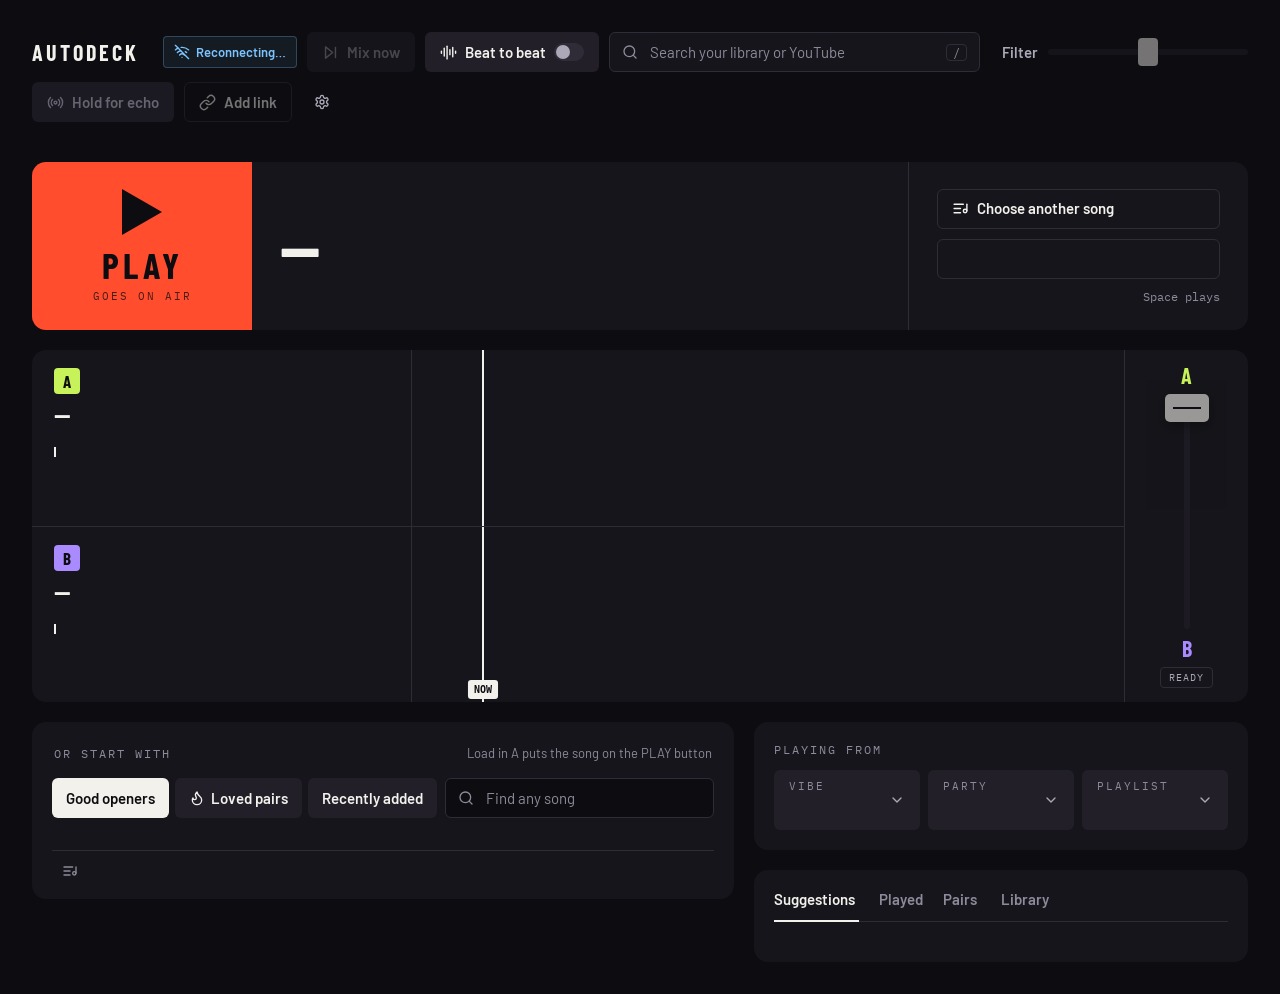
==== web/index.html @ c9436fcb "web: Playlist dropdown, save/sync/manage, the playlist as the Suggestions tab, stop-after-last fade" ====
<!doctype html>
<html lang="en">
<head>
  <meta charset="utf-8">
  <meta name="viewport" content="width=device-width, initial-scale=1, viewport-fit=cover">
  <meta name="theme-color" content="#0D0C10">
  <title>autodeck</title>
  <link rel="preconnect" href="https://fonts.googleapis.com">
  <link rel="preconnect" href="https://fonts.gstatic.com" crossorigin>
  <link rel="stylesheet" href="https://fonts.googleapis.com/css2?family=Barlow+Condensed:wght@600;700&family=Barlow:wght@400;600&family=IBM+Plex+Mono:wght@400;500;700&display=swap">
  <link rel="stylesheet" href="style.css">
  <link rel="icon" href="data:,">
</head>
<!-- body classes (set by app.js / ui.js): idle = nothing has played yet (PLAY lamp, "Or start
     with"); live = the mixer runs; offline = the server is unreachable. data-tab = the phone tab. -->
<body class="idle" data-tab="now">
  <!-- Icons: Lucide (ISC licence), the set the design uses. One inline sprite, <use href="#i-name">. -->
  <svg xmlns="http://www.w3.org/2000/svg" style="display:none">
    <symbol id="i-arrow-down-to-line" viewBox="0 0 24 24"><path d="M12 17V3"/> <path d="m6 11 6 6 6-6"/> <path d="M19 21H5"/></symbol>
    <symbol id="i-arrow-down" viewBox="0 0 24 24"><path d="M12 5v14"/> <path d="m19 12-7 7-7-7"/></symbol>
    <symbol id="i-arrow-left-right" viewBox="0 0 24 24"><path d="M8 3 4 7l4 4"/> <path d="M4 7h16"/> <path d="m16 21 4-4-4-4"/> <path d="M20 17H4"/></symbol>
    <symbol id="i-arrow-right" viewBox="0 0 24 24"><path d="M5 12h14"/> <path d="m12 5 7 7-7 7"/></symbol>
    <symbol id="i-arrow-up" viewBox="0 0 24 24"><path d="m5 12 7-7 7 7"/> <path d="M12 19V5"/></symbol>
    <symbol id="i-audio-lines" viewBox="0 0 24 24"><path d="M2 10v3"/> <path d="M6 6v11"/> <path d="M10 3v18"/> <path d="M14 8v7"/> <path d="M18 5v13"/> <path d="M22 10v3"/></symbol>
    <symbol id="i-audio-waveform" viewBox="0 0 24 24"><path d="M2 13a2 2 0 0 0 2-2V7a2 2 0 0 1 4 0v13a2 2 0 0 0 4 0V4a2 2 0 0 1 4 0v13a2 2 0 0 0 4 0v-4a2 2 0 0 1 2-2"/></symbol>
    <symbol id="i-ban" viewBox="0 0 24 24"><circle cx="12" cy="12" r="10"/> <path d="m4.9 4.9 14.2 14.2"/></symbol>
    <symbol id="i-blend" viewBox="0 0 24 24"><circle cx="9" cy="9" r="7"/> <circle cx="15" cy="15" r="7"/></symbol>
    <symbol id="i-check" viewBox="0 0 24 24"><path d="M20 6 9 17l-5-5"/></symbol>
    <symbol id="i-chevron-down" viewBox="0 0 24 24"><path d="m6 9 6 6 6-6"/></symbol>
    <symbol id="i-circle-alert" viewBox="0 0 24 24"><circle cx="12" cy="12" r="10"/> <line x1="12" x2="12" y1="8" y2="12"/> <line x1="12" x2="12.01" y1="16" y2="16"/></symbol>
    <symbol id="i-circle-check" viewBox="0 0 24 24"><circle cx="12" cy="12" r="10"/> <path d="m9 12 2 2 4-4"/></symbol>
    <symbol id="i-circle-x" viewBox="0 0 24 24"><circle cx="12" cy="12" r="10"/> <path d="m15 9-6 6"/> <path d="m9 9 6 6"/></symbol>
    <symbol id="i-clock-3" viewBox="0 0 24 24"><circle cx="12" cy="12" r="10"/> <polyline points="12 6 12 12 16.5 12"/></symbol>
    <symbol id="i-disc-3" viewBox="0 0 24 24"><circle cx="12" cy="12" r="10"/> <path d="M6 12c0-1.7.7-3.2 1.8-4.2"/> <circle cx="12" cy="12" r="2"/> <path d="M18 12c0 1.7-.7 3.2-1.8 4.2"/></symbol>
    <symbol id="i-ellipsis" viewBox="0 0 24 24"><circle cx="12" cy="12" r="1"/> <circle cx="19" cy="12" r="1"/> <circle cx="5" cy="12" r="1"/></symbol>
    <symbol id="i-flame" viewBox="0 0 24 24"><path d="M8.5 14.5A2.5 2.5 0 0 0 11 12c0-1.38-.5-2-1-3-1.072-2.143-.224-4.054 2-6 .5 2.5 2 4.9 4 6.5 2 1.6 3 3.5 3 5.5a7 7 0 1 1-14 0c0-1.153.433-2.294 1-3a2.5 2.5 0 0 0 2.5 2.5z"/></symbol>
    <symbol id="i-grip-vertical" viewBox="0 0 24 24"><circle cx="9" cy="12" r="1"/> <circle cx="9" cy="5" r="1"/> <circle cx="9" cy="19" r="1"/> <circle cx="15" cy="12" r="1"/> <circle cx="15" cy="5" r="1"/> <circle cx="15" cy="19" r="1"/></symbol>
    <symbol id="i-hand" viewBox="0 0 24 24"><path d="M18 11V6a2 2 0 0 0-2-2a2 2 0 0 0-2 2"/> <path d="M14 10V4a2 2 0 0 0-2-2a2 2 0 0 0-2 2v2"/> <path d="M10 10.5V6a2 2 0 0 0-2-2a2 2 0 0 0-2 2v8"/> <path d="M18 8a2 2 0 1 1 4 0v6a8 8 0 0 1-8 8h-2c-2.8 0-4.5-.86-5.99-2.34l-3.6-3.6a2 2 0 0 1 2.83-2.82L7 15"/></symbol>
    <symbol id="i-history" viewBox="0 0 24 24"><path d="M3 12a9 9 0 1 0 9-9 9.75 9.75 0 0 0-6.74 2.74L3 8"/> <path d="M3 3v5h5"/> <path d="M12 7v5l4 2"/></symbol>
    <symbol id="i-hourglass" viewBox="0 0 24 24"><path d="M5 22h14"/> <path d="M5 2h14"/> <path d="M17 22v-4.172a2 2 0 0 0-.586-1.414L12 12l-4.414 4.414A2 2 0 0 0 7 17.828V22"/> <path d="M7 2v4.172a2 2 0 0 0 .586 1.414L12 12l4.414-4.414A2 2 0 0 0 17 6.172V2"/></symbol>
    <symbol id="i-info" viewBox="0 0 24 24"><circle cx="12" cy="12" r="10"/> <path d="M12 16v-4"/> <path d="M12 8h.01"/></symbol>
    <symbol id="i-key-round" viewBox="0 0 24 24"><path d="M2.586 17.414A2 2 0 0 0 2 18.828V21a1 1 0 0 0 1 1h3a1 1 0 0 0 1-1v-1a1 1 0 0 1 1-1h1a1 1 0 0 0 1-1v-1a1 1 0 0 1 1-1h.172a2 2 0 0 0 1.414-.586l.814-.814a6.5 6.5 0 1 0-4-4z"/> <circle cx="16.5" cy="7.5" r=".5" fill="currentColor"/></symbol>
    <symbol id="i-link" viewBox="0 0 24 24"><path d="M10 13a5 5 0 0 0 7.54.54l3-3a5 5 0 0 0-7.07-7.07l-1.72 1.71"/> <path d="M14 11a5 5 0 0 0-7.54-.54l-3 3a5 5 0 0 0 7.07 7.07l1.71-1.71"/></symbol>
    <symbol id="i-list-music" viewBox="0 0 24 24"><path d="M21 15V6"/> <path d="M18.5 18a2.5 2.5 0 1 0 0-5 2.5 2.5 0 0 0 0 5Z"/> <path d="M12 12H3"/> <path d="M16 6H3"/> <path d="M12 18H3"/></symbol>
    <symbol id="i-list-start" viewBox="0 0 24 24"><path d="M16 12H3"/> <path d="M16 18H3"/> <path d="M10 6H3"/> <path d="M21 18V8a2 2 0 0 0-2-2h-5"/> <path d="m16 8-2-2 2-2"/></symbol>
    <symbol id="i-loader" viewBox="0 0 24 24"><path d="M12 2v4"/> <path d="m16.2 7.8 2.9-2.9"/> <path d="M18 12h4"/> <path d="m16.2 16.2 2.9 2.9"/> <path d="M12 18v4"/> <path d="m4.9 19.1 2.9-2.9"/> <path d="M2 12h4"/> <path d="m4.9 4.9 2.9 2.9"/></symbol>
    <symbol id="i-lock" viewBox="0 0 24 24"><rect width="18" height="11" x="3" y="11" rx="2" ry="2"/> <path d="M7 11V7a5 5 0 0 1 10 0v4"/></symbol>
    <symbol id="i-pin" viewBox="0 0 24 24"><path d="M12 17v5"/> <path d="M9 10.76a2 2 0 0 1-1.11 1.79l-1.78.9A2 2 0 0 0 5 15.24V16a1 1 0 0 0 1 1h12a1 1 0 0 0 1-1v-.76a2 2 0 0 0-1.11-1.79l-1.78-.9A2 2 0 0 1 15 10.76V7a1 1 0 0 1 1-1 2 2 0 0 0 0-4H8a2 2 0 0 0 0 4 1 1 0 0 1 1 1z"/></symbol>
    <symbol id="i-play" viewBox="0 0 24 24"><polygon points="6 3 20 12 6 21 6 3"/></symbol>
    <symbol id="i-plus" viewBox="0 0 24 24"><path d="M5 12h14"/> <path d="M12 5v14"/></symbol>
    <symbol id="i-radio" viewBox="0 0 24 24"><path d="M4.9 19.1C1 15.2 1 8.8 4.9 4.9"/> <path d="M7.8 16.2c-2.3-2.3-2.3-6.1 0-8.5"/> <circle cx="12" cy="12" r="2"/> <path d="M16.2 7.8c2.3 2.3 2.3 6.1 0 8.5"/> <path d="M19.1 4.9C23 8.8 23 15.1 19.1 19"/></symbol>
    <symbol id="i-refresh-cw" viewBox="0 0 24 24"><path d="M3 12a9 9 0 0 1 9-9 9.75 9.75 0 0 1 6.74 2.74L21 8"/> <path d="M21 3v5h-5"/> <path d="M21 12a9 9 0 0 1-9 9 9.75 9.75 0 0 1-6.74-2.74L3 16"/> <path d="M8 16H3v5"/></symbol>
    <symbol id="i-repeat" viewBox="0 0 24 24"><path d="m17 2 4 4-4 4"/> <path d="M3 11v-1a4 4 0 0 1 4-4h14"/> <path d="m7 22-4-4 4-4"/> <path d="M21 13v1a4 4 0 0 1-4 4H3"/></symbol>
    <symbol id="i-rotate-ccw" viewBox="0 0 24 24"><path d="M3 12a9 9 0 1 0 9-9 9.75 9.75 0 0 0-6.74 2.74L3 8"/> <path d="M3 3v5h5"/></symbol>
    <symbol id="i-scissors" viewBox="0 0 24 24"><circle cx="6" cy="6" r="3"/> <path d="M8.12 8.12 12 12"/> <path d="M20 4 8.12 15.88"/> <circle cx="6" cy="18" r="3"/> <path d="M14.8 14.8 20 20"/></symbol>
    <symbol id="i-search" viewBox="0 0 24 24"><circle cx="11" cy="11" r="8"/> <path d="m21 21-4.3-4.3"/></symbol>
    <symbol id="i-skip-forward" viewBox="0 0 24 24"><polygon points="5 4 15 12 5 20 5 4"/> <line x1="19" x2="19" y1="5" y2="19"/></symbol>
    <symbol id="i-sparkles" viewBox="0 0 24 24"><path d="M9.937 15.5A2 2 0 0 0 8.5 14.063l-6.135-1.582a.5.5 0 0 1 0-.962L8.5 9.936A2 2 0 0 0 9.937 8.5l1.582-6.135a.5.5 0 0 1 .963 0L14.063 8.5A2 2 0 0 0 15.5 9.937l6.135 1.581a.5.5 0 0 1 0 .964L15.5 14.063a2 2 0 0 0-1.437 1.437l-1.582 6.135a.5.5 0 0 1-.963 0z"/> <path d="M20 3v4"/> <path d="M22 5h-4"/> <path d="M4 17v2"/> <path d="M5 18H3"/></symbol>
    <symbol id="i-thumbs-down" viewBox="0 0 24 24"><path d="M17 14V2"/> <path d="M9 18.12 10 14H4.17a2 2 0 0 1-1.92-2.56l2.33-8A2 2 0 0 1 6.5 2H20a2 2 0 0 1 2 2v8a2 2 0 0 1-2 2h-2.76a2 2 0 0 0-1.79 1.11L12 22a3.13 3.13 0 0 1-3-3.88Z"/></symbol>
    <symbol id="i-trending-up" viewBox="0 0 24 24"><polyline points="22 7 13.5 15.5 8.5 10.5 2 17"/> <polyline points="16 7 22 7 22 13"/></symbol>
    <symbol id="i-waves" viewBox="0 0 24 24"><path d="M2 6c.6.5 1.2 1 2.5 1C7 7 7 5 9.5 5c2.6 0 2.4 2 5 2 2.5 0 2.5-2 5-2 1.3 0 1.9.5 2.5 1"/> <path d="M2 12c.6.5 1.2 1 2.5 1 2.5 0 2.5-2 5-2 2.6 0 2.4 2 5 2 2.5 0 2.5-2 5-2 1.3 0 1.9.5 2.5 1"/> <path d="M2 18c.6.5 1.2 1 2.5 1 2.5 0 2.5-2 5-2 2.6 0 2.4 2 5 2 2.5 0 2.5-2 5-2 1.3 0 1.9.5 2.5 1"/></symbol>
    <symbol id="i-wifi-off" viewBox="0 0 24 24"><path d="M12 20h.01"/> <path d="M8.5 16.429a5 5 0 0 1 7 0"/> <path d="M5 12.859a10 10 0 0 1 5.17-2.69"/> <path d="M19 12.859a10 10 0 0 0-2.007-1.523"/> <path d="M2 8.82a15 15 0 0 1 4.177-2.643"/> <path d="M22 8.82a15 15 0 0 0-11.288-3.764"/> <path d="m2 2 20 20"/></symbol>
    <symbol id="i-x" viewBox="0 0 24 24"><path d="M18 6 6 18"/> <path d="m6 6 12 12"/></symbol>
    <symbol id="i-music" viewBox="0 0 24 24"><path d="M9 18V5l12-2v13"/> <circle cx="6" cy="18" r="3"/> <circle cx="18" cy="16" r="3"/></symbol>
    <symbol id="i-list-checks" viewBox="0 0 24 24"><path d="M13 5h8"/> <path d="M13 12h8"/> <path d="M13 19h8"/> <path d="m3 17 2 2 4-4"/> <path d="m3 7 2 2 4-4"/></symbol>
    <symbol id="i-list-plus" viewBox="0 0 24 24"><path d="M16 5H3"/> <path d="M11 12H3"/> <path d="M16 19H3"/> <path d="M18 9v6"/> <path d="M21 12h-6"/></symbol>
    <symbol id="i-undo-2" viewBox="0 0 24 24"><path d="M9 14 4 9l5-5"/> <path d="M4 9h10.5a5.5 5.5 0 0 1 5.5 5.5a5.5 5.5 0 0 1-5.5 5.5H11"/></symbol>
    <symbol id="i-settings" viewBox="0 0 24 24"><path d="M12.22 2h-.44a2 2 0 0 0-2 2v.18a2 2 0 0 1-1 1.73l-.43.25a2 2 0 0 1-2 0l-.15-.08a2 2 0 0 0-2.73.73l-.22.38a2 2 0 0 0 .73 2.73l.15.1a2 2 0 0 1 1 1.72v.51a2 2 0 0 1-1 1.74l-.15.09a2 2 0 0 0-.73 2.73l.22.38a2 2 0 0 0 2.73.73l.15-.08a2 2 0 0 1 2 0l.43.25a2 2 0 0 1 1 1.73V20a2 2 0 0 0 2 2h.44a2 2 0 0 0 2-2v-.18a2 2 0 0 1 1-1.73l.43-.25a2 2 0 0 1 2 0l.15.08a2 2 0 0 0 2.73-.73l.22-.39a2 2 0 0 0-.73-2.73l-.15-.08a2 2 0 0 1-1-1.74v-.5a2 2 0 0 1 1-1.74l.15-.09a2 2 0 0 0 .73-2.73l-.22-.38a2 2 0 0 0-2.73-.73l-.15.08a2 2 0 0 1-2 0l-.43-.25a2 2 0 0 1-1-1.73V4a2 2 0 0 0-2-2z"/> <circle cx="12" cy="12" r="3"/></symbol>
    <symbol id="i-external-link" viewBox="0 0 24 24"><path d="M15 3h6v6"/> <path d="M10 14 21 3"/> <path d="M18 13v6a2 2 0 0 1-2 2H5a2 2 0 0 1-2-2V8a2 2 0 0 1 2-2h6"/></symbol>
    <symbol id="i-bookmark" viewBox="0 0 24 24"><path d="m19 21-7-4-7 4V5a2 2 0 0 1 2-2h10a2 2 0 0 1 2 2v16z"/></symbol>
    <symbol id="i-pencil" viewBox="0 0 24 24"><path d="M21.174 6.812a1 1 0 0 0-3.986-3.987L3.842 16.174a2 2 0 0 0-.5.83l-1.321 4.352a.5.5 0 0 0 .623.622l4.353-1.32a2 2 0 0 0 .83-.497z"/> <path d="m15 5 4 4"/></symbol>
    <symbol id="i-tag" viewBox="0 0 24 24"><path d="M12.586 2.586A2 2 0 0 0 11.172 2H4a2 2 0 0 0-2 2v7.172a2 2 0 0 0 .586 1.414l8.704 8.704a2.426 2.426 0 0 0 3.42 0l6.58-6.58a2.426 2.426 0 0 0 0-3.42z"/> <circle cx="7.5" cy="7.5" r=".5"/></symbol>
    <symbol id="i-trash-2" viewBox="0 0 24 24"><path d="M3 6h18"/> <path d="M19 6v14c0 1-1 2-2 2H7c-1 0-2-1-2-2V6"/> <path d="M8 6V4c0-1 1-2 2-2h4c1 0 2 1 2 2v2"/> <path d="M10 11v6"/> <path d="M14 11v6"/></symbol>
    <symbol id="i-folder" viewBox="0 0 24 24"><path d="M20 20a2 2 0 0 0 2-2V8a2 2 0 0 0-2-2h-7.9a2 2 0 0 1-1.69-.9L9.6 3.9A2 2 0 0 0 7.93 3H4a2 2 0 0 0-2 2v13a2 2 0 0 0 2 2Z"/></symbol>
  </svg>
  <!-- Onboarding (web/onboard.js): the only screen while the library is empty. -->
  <main id="onboard" class="onboard" hidden aria-labelledby="ob-h">
    <div class="ob-card">
      <p class="label">AUTODECK</p>
      <h1 id="ob-h" class="ob-h">Start from a playlist</h1>
      <p class="ob-lead">autodeck mixes the songs you give it. Add a YouTube or YouTube Music playlist and it gets the first ones ready to play.</p>
      <form id="ob-form" class="ob-form" novalidate>
        <label for="ob-url">Paste a YouTube or YouTube Music playlist link</label>
        <div class="row-fields">
          <div class="field"><svg class="i"><use href="#i-link"/></svg>
            <input id="ob-url" type="url" autocomplete="off" spellcheck="false"
                   placeholder="https://www.youtube.com/playlist?list=…" aria-describedby="ob-err"></div>
          <button type="submit" class="btn primary needs-server">Add</button>
        </div>
        <p id="ob-err" class="field-msg bad" role="alert"></p>
        <div class="ob-liked">
          <button id="ob-liked" type="button" class="btn raised">Use my Liked Music</button>
          <label for="ob-browser" class="inline-label">YouTube login from
            <select id="ob-browser" class="needs-server" aria-describedby="ob-login">
              <option value="chrome">Chrome</option><option value="safari">Safari</option>
              <option value="firefox">Firefox</option><option value="brave">Brave</option>
              <option value="edge">Edge</option><option value="none">none</option>
            </select></label>
        </div>
        <p id="ob-login" class="hint"></p>
        <label for="ob-genre" class="inline-label">Import as
          <select id="ob-genre"><option value="">auto-detect</option></select></label>
      </form>
      <div id="ob-progress" class="ob-progress" hidden>
        <p id="ob-found" class="ob-found" aria-live="polite"></p>
        <p id="ob-line" class="mono dim" aria-live="polite"></p>
        <button id="ob-start" type="button" class="btn primary" hidden><svg class="i"><use href="#i-play"/></svg><span id="ob-start-label">Start</span></button>
      </div>
    </div>
  </main>
  <div class="app">
  <!-- Transport. On a phone this header is display:contents and its controls are laid out
       inside the Now tab (style.css), so desktop and phone share one set of controls. -->
  <header class="transport">
    <h1 class="logo">AUTODECK</h1>
    <span id="offline" class="chip-status working" hidden><svg class="i"><use href="#i-wifi-off"/></svg>Reconnecting…</span>
    <button id="mixnow" type="button" class="btn primary needs-server" disabled
            title="Mix into the next song at the next phrase"><svg class="i"><use href="#i-skip-forward"/></svg>Mix now</button>
    <!-- Beat to beat: blends skip the outgoing outro and the incoming intro (main part into main part). -->
    <button id="b2b" type="button" class="btn raised switch-btn" role="switch" aria-checked="false"
            title="Skip outros and intros: blend from the main beat of one song straight into the next">
      <svg class="i"><use href="#i-audio-lines"/></svg>Beat to beat<span class="switch" aria-hidden="true"></span></button>
    <!-- Search: library matches first (instant, local), then YouTube. "Play next" preps the song
         ahead of everything and queues it next once it's ready (POST /api/request). -->
    <form id="search-form" class="search" role="search">
      <svg class="i"><use href="#i-search"/></svg>
      <label for="q" class="sr-only">Search your library or YouTube</label>
      <input id="q" type="search" placeholder="Search your library or YouTube" autocomplete="off" enterkeyhint="search">
      <kbd aria-hidden="true">/</kbd>
      <button id="search-cancel" type="button" class="link-btn phone-only">Cancel</button>
    </form>
    <div class="live-fx" role="group" aria-label="Live effects">
      <label for="live-filter" title="Left: lowpass, right: highpass. Double-click to reset.">Filter</label>
      <input id="live-filter" type="range" min="-100" max="100" value="0" disabled
             aria-valuetext="off" title="Left: lowpass, right: highpass. Double-click to reset.">
    </div>
    <button id="live-echo" type="button" class="btn" aria-pressed="false" disabled title="Hold for an echo throw">
      <svg class="i"><use href="#i-radio"/></svg><span class="desk-only">Hold for echo</span><span class="phone-only">Hold: echo</span></button>
    <button id="add-btn" type="button" class="btn needs-server desk-only" aria-expanded="false" aria-controls="add-pop">
      <svg class="i"><use href="#i-link"/></svg>Add link</button>
    <button id="settings-btn" type="button" class="icon-btn desk-only" aria-expanded="false" aria-controls="settings-pop"
            aria-label="Settings" title="Settings"><svg class="i"><use href="#i-settings"/></svg></button>
    <button id="menu-btn" type="button" class="icon-btn phone-only" aria-expanded="false" aria-controls="menu-pop"
            aria-label="More: add a link, settings"><svg class="i"><use href="#i-ellipsis"/></svg></button>
    <!-- Phone "…" menu: what the desktop header has as buttons. -->
    <div id="menu-pop" class="pop menu" hidden>
      <button type="button" id="menu-add"><svg class="i"><use href="#i-link"/></svg>Add link</button>
      <button type="button" id="menu-settings"><svg class="i"><use href="#i-settings"/></svg>Settings</button>
    </div>
    <!-- Settings: the Last.fm key (never shown or logged in full: the server only ever sends
         its last 4 characters) and where the library lives on disk. -->
    <div id="settings-pop" class="pop settings" role="dialog" aria-labelledby="settings-h" hidden>
      <h2 id="settings-h" class="settings-h">Settings</h2>
      <form id="lastfm-form" class="settings-block">
        <label for="lastfm-key">Last.fm API key</label>
        <p id="lastfm-state" class="key-state"></p>
        <div class="row-fields">
          <input id="lastfm-key" type="password" placeholder="32 letters and digits" autocomplete="off"
                 spellcheck="false" aria-describedby="lastfm-err lastfm-state">
          <button type="submit" class="btn primary needs-server">Save</button>
        </div>
        <p id="lastfm-err" class="field-msg bad" role="alert"></p>
        <p class="settings-links">
          <a href="https://www.last.fm/api/account/create" target="_blank" rel="noopener">
            <svg class="i"><use href="#i-external-link"/></svg>Get a free key at last.fm/api/account/create</a>
          <button id="lastfm-remove" type="button" class="link-btn" hidden>Remove key</button>
        </p>
      </form>
      <!-- Where yt-dlp reads the YouTube login (cookies) from; saved in settings.json. -->
      <div class="settings-block">
        <label for="yt-browser">YouTube login from</label>
        <select id="yt-browser" class="needs-server" aria-describedby="yt-state yt-err">
          <option value="chrome">Chrome</option>
          <option value="safari">Safari</option>
          <option value="firefox">Firefox</option>
          <option value="brave">Brave</option>
          <option value="edge">Edge</option>
          <option value="none">none (public videos only)</option>
        </select>
        <p id="yt-state" class="key-state"></p>
        <p id="yt-err" class="field-msg bad" role="alert"></p>
      </div>
      <!-- Standalone app: what setup installed, and a way to reinstall it (autodeck/standalone.py). -->
      <div class="settings-block">
        <label>Installation</label>
        <p id="rt-state" class="key-state"></p>
        <p class="settings-links"><button id="rt-repair" type="button" class="link-btn" hidden>Repair installation</button></p>
        <p id="rt-err" class="field-msg bad" role="alert"></p>
      </div>
      <p class="settings-block storage"><svg class="i"><use href="#i-folder"/></svg>
        <span>Your library (songs, moods, pairs, history) is stored in <code id="lib-path">~/Library/Application Support/autodeck</code></span></p>
    </div>
    <!-- Add by URL. Dropping or pasting a link anywhere on the page adds it too. -->
    <div id="add-pop" class="pop" hidden>
      <form id="add-form">
        <label for="url">Paste a YouTube song or playlist link</label>
        <div class="row-fields">
          <input id="url" type="url" placeholder="https://www.youtube.com/watch?v=…" autocomplete="off">
          <button type="submit" class="btn primary needs-server">Add</button>
        </div>
        <label for="import-genre" class="inline-label">Import as
          <select id="import-genre"><option value="">auto-detect</option></select></label>
      </form>
      <p id="add-msg" class="msg" role="status" aria-live="polite"></p>
      <p class="tip">Tip: your Liked Music is music.youtube.com/playlist?list=LM · or drop a link anywhere</p>
    </div>
  </header>

  <!-- Phone: what's on air while another tab is open. -->
  <div id="nowbar" class="nowbar">
    <span class="lamp-mini" aria-hidden="true">ON</span>
    <p class="nb-text"><b id="nb-title">—</b><span id="nb-sub"></span></p>
    <button id="nb-mix" type="button" class="icon-btn primary needs-server" aria-label="Mix now" disabled>
      <svg class="i"><use href="#i-skip-forward"/></svg></button>
  </div>

  <div class="notices">
    <p id="notice" class="banner notice" role="status" hidden><svg class="i"><use href="#i-info"/></svg><span></span></p>
    <p id="msg" class="banner failed" role="alert" hidden><svg class="i"><use href="#i-circle-alert"/></svg><span></span></p>
  </div>

  <!-- The ON AIR sign: the one red thing on screen. Before anything plays the lamp is the PLAY
       button; while playing it names the next mix, counts down, and holds the effect picker. -->
  <section id="sign" class="sign" aria-label="On air">
    <button id="play" type="button" class="lamp" aria-describedby="sign-title">
      <span class="lamp-play"><svg class="tri" viewBox="0 0 40 46" aria-hidden="true"><path d="M0 0 40 23 0 46Z"/></svg>
        <b>PLAY</b><small>GOES ON AIR</small></span>
      <span class="lamp-on" aria-hidden="true"><b>ON</b><b>AIR</b></span>
    </button>
    <div class="sign-text">
      <p id="sign-kicker" class="kicker"></p>
      <h2 id="sign-title" class="sign-title">—</h2>
      <p id="sign-sub" class="sign-sub"></p>
      <p id="status" class="sign-status" role="status" aria-live="polite"></p>
    </div>
    <div class="sign-side">
      <!-- idle -->
      <div id="side-idle" class="side-idle">
        <button id="choose-btn" type="button" class="btn"><svg class="i"><use href="#i-list-music"/></svg>Choose another song</button>
        <button id="alt-btn" type="button" class="btn"></button>
        <small class="hint">Space plays</small>
      </div>
      <!-- empty library / end of queue -->
      <div id="side-help" class="side-help" hidden></div>
      <!-- planned: countdown + effect picker -->
      <div id="side-next" class="side-next" hidden>
        <p class="countdown"><span>in</span><b id="countdown">0:00</b></p>
        <div class="fx-wrap">
          <button id="fx-btn" type="button" class="btn raised" aria-haspopup="listbox" aria-expanded="false"
                  aria-controls="fx-list" title="Transition effect for the next mix">
            <svg class="i"><use id="fx-icon" href="#i-sparkles"/></svg><span id="fx-label">Auto</span>
            <svg class="i caret"><use href="#i-chevron-down"/></svg></button>
          <p id="fx-locked" class="fx-locked" hidden><svg class="i"><use href="#i-lock"/></svg><span></span></p>
          <ul id="fx-list" class="pop listbox" role="listbox" aria-label="Transition effect" tabindex="-1" hidden></ul>
        </div>
      </div>
      <!-- mixing: effect + bar progress -->
      <div id="side-mix" class="side-mix" hidden>
        <p class="mix-name"><svg class="i"><use id="mix-icon" href="#i-blend"/></svg><span id="mix-name"></span></p>
        <div id="mix-bars" class="mix-bars" aria-hidden="true"></div>
        <p id="mix-progress" class="mono dim"></p>
      </div>
      <!-- right after a mix: one optional question -->
      <div id="side-rate" class="side-rate" hidden>
        <p class="rate-q">How was that mix?</p>
        <p id="rate-pair" class="dim small"></p>
        <div class="rate-btns">
          <button id="rate-love" type="button" class="btn loved"><svg class="i"><use href="#i-flame"/></svg>Nailed it</button>
          <button id="rate-avoid" type="button" class="btn raised"><svg class="i"><use href="#i-thumbs-down"/></svg>Didn't work</button>
        </div>
        <span id="rate-timer" class="rate-timer" aria-hidden="true"></span>
      </div>
    </div>
  </section>

  <!-- Two lanes on one time axis (lanes.js draws the canvases) + the vertical crossfader. -->
  <section class="timeline" aria-label="Decks">
    <article class="lane" id="deck0" aria-label="Deck A">
      <div class="lane-meta">
        <p class="meta-top"><span class="letter a" aria-hidden="true">A</span><span class="role"></span><span class="time mono"></span></p>
        <p class="title">—</p>
        <p class="artist"></p>
        <p class="metaline mono"></p>
        <div class="overview" aria-hidden="true"><i class="pos"></i></div>
      </div>
      <div class="lane-wave"><canvas aria-hidden="true"></canvas></div>
    </article>
    <article class="lane" id="deck1" aria-label="Deck B">
      <div class="lane-meta">
        <p class="meta-top"><span class="letter b" aria-hidden="true">B</span><span class="role"></span><span class="time mono"></span></p>
        <p class="title">—</p>
        <p class="artist"></p>
        <p class="metaline mono"></p>
        <div class="overview" aria-hidden="true"><i class="pos"></i></div>
      </div>
      <div class="lane-wave"><canvas aria-hidden="true"></canvas>
        <p id="lane-note" class="lane-note" hidden><svg class="i"><use href="#i-clock-3"/></svg><span></span></p></div>
    </article>
    <div class="xf">
      <p id="xf-manual" class="xf-manual" hidden><svg class="i"><use href="#i-hand"/></svg>You're mixing · auto paused for this mix</p>
      <span class="end a" aria-hidden="true">A</span>
      <label for="xfader" class="sr-only">Crossfader, A to B</label>
      <input id="xfader" type="range" min="0" max="1000" value="0" disabled>
      <span class="end b" aria-hidden="true">B</span>
      <span id="xf-tag" class="tag">READY</span>
    </div>
  </section>

  <!-- Phone Now tab: what comes after the incoming song. -->
  <p id="then" class="then phone-only" hidden><span class="label">Then</span><b></b><span class="badge mixes" hidden><svg class="i"><use href="#i-check"/></svg>mixes</span></p>

  <div class="lower">
    <!-- Before the first song: other openers. "Load in A" puts a song on the PLAY button. -->
    <section id="openers" class="panel openers" aria-labelledby="openers-h">
      <div class="panel-head">
        <h2 id="openers-h" class="label">Or start with</h2>
        <p class="hint desk-only">Load in A puts the song on the PLAY button</p>
      </div>
      <div class="filters">
        <div class="seg-chips" role="group" aria-label="Show">
          <button type="button" class="chip" data-op="good" aria-pressed="true">Good openers</button>
          <button type="button" class="chip" data-op="loved" aria-pressed="false"><svg class="i"><use href="#i-flame"/></svg>Loved pairs</button>
          <button type="button" class="chip" data-op="recent" aria-pressed="false">Recently added</button>
        </div>
        <label class="field small-field"><svg class="i"><use href="#i-search"/></svg><span class="sr-only">Find any song</span>
          <input id="op-find" type="search" placeholder="Find any song" autocomplete="off"></label>
      </div>
      <ul id="op-list" class="list"></ul>
      <p id="op-foot" class="foot"><svg class="i"><use href="#i-list-music"/></svg><span></span></p>
    </section>

    <section id="upnext" class="panel upnext" aria-labelledby="queue-h">
      <div class="panel-head">
        <h2 id="queue-h" class="label">Up next</h2>
        <p id="queue-count" class="mono dim2"></p>
        <p class="hint desk-only">Your picks, topped up automatically</p>
      </div>
      <div id="queue-progress" class="progress phone-only" aria-hidden="true"><i class="r"></i><i class="w"></i></div>
      <ol id="requested" class="list"></ol>
      <ol id="queue" class="list"></ol>
      <p id="queue-empty" class="empty-note" hidden>Nothing queued yet.</p>
      <p class="legend"><span><svg class="i"><use href="#i-lock"/></svg>Locked in: already planned</span>
        <span><svg class="i"><use href="#i-sparkles"/></svg>Auto: fills in so the music never stops, ✓ keeps it</span>
        <span><svg class="i"><use href="#i-grip-vertical"/></svg>Drag, or use ↑ ↓</span></p>
    </section>

    <div class="right">
      <!-- Sources (design az4EM): one of Vibe (genres + moods) or Party plays at a time; the
           dropdowns say which. The phone's Vibe tab keeps its chips (not redesigned yet). -->
      <section id="vibe" class="panel vibe" aria-labelledby="vibe-h">
        <div class="src-head desk-only">
          <h2 id="vibe-h" class="label">Playing from</h2>
          <p id="src-line" aria-live="polite"></p>
        </div>
        <div class="src-row desk-only">
          <div class="src-wrap">
            <button id="src-vibe" type="button" class="src-select" aria-haspopup="true" aria-expanded="false" aria-controls="vibe-menu">
              <span class="k">Vibe</span><span class="v"><i class="dot" aria-hidden="true"></i><span></span></span>
              <svg class="i caret"><use href="#i-chevron-down"/></svg></button>
            <div id="vibe-menu" class="pop src-menu" role="group" aria-label="Vibe" hidden></div>
          </div>
          <div class="src-wrap">
            <button id="src-party" type="button" class="src-select" aria-haspopup="true" aria-expanded="false" aria-controls="party-menu">
              <span class="k">Party</span><span class="v"><i class="dot" aria-hidden="true"></i><span></span></span>
              <svg class="i caret"><use href="#i-chevron-down"/></svg></button>
            <div id="party-menu" class="pop src-menu" role="group" aria-label="Party" hidden></div>
          </div>
          <!-- Saved YouTube playlists (design HJGfo 01-03): pick one, save one, ↻ sync / ⋯ more on hover. -->
          <div class="src-wrap">
            <button id="src-playlist" type="button" class="src-select" aria-haspopup="true" aria-expanded="false" aria-controls="playlist-menu">
              <span class="k">Playlist</span><span class="v"><i class="dot" aria-hidden="true"></i><span></span></span>
              <svg class="i caret"><use href="#i-chevron-down"/></svg></button>
            <div id="playlist-menu" class="pop src-menu pl-menu" role="group" aria-label="Playlist" hidden></div>
          </div>
        </div>
        <p class="label phone-only sub-label">Genre</p>
        <div id="genres" class="chips phone-only" role="group" aria-label="Genre"></div>
        <form id="mood-form" class="composer" hidden>
          <div class="row-fields">
            <label class="field"><svg class="i"><use href="#i-sparkles"/></svg>
              <span class="sr-only">New mood</span>
              <input id="mood-theme" placeholder="Balkan party, 90s eurodance…" autocomplete="off" enterkeyhint="go"
                     aria-describedby="mood-err"></label>
            <button id="mood-build" type="submit" class="btn primary" disabled><svg class="i"><use href="#i-sparkles"/></svg><span>Build</span></button>
            <button id="mood-close" type="button" class="icon-btn" aria-label="Close"><svg class="i"><use href="#i-x"/></svg></button>
          </div>
          <p id="mood-err" class="field-msg" role="alert"></p>
          <p class="ideas"><span class="dim">Try</span>
            <button type="button" class="chip tiny">Greek taverna</button>
            <button type="button" class="chip tiny">90s eurodance</button>
            <button type="button" class="chip tiny">Wedding slow dance</button></p>
          <p class="label tiny-label">Enter builds · Esc closes · ~10 s</p>
        </form>
        <p class="label phone-only sub-label">Moods</p>
        <div id="mood-list" class="chips" role="group" aria-label="Moods"></div>
        <p id="mood-msg" class="report" role="status" aria-live="polite" hidden></p>
        <!-- Phone: saved playlists as chips (the dropdown is desktop's; saving one is desktop-only). -->
        <p id="pl-chips-h" class="label phone-only sub-label" hidden>Playlist</p>
        <div id="pl-chips" class="chips phone-only" role="group" aria-label="Playlist"></div>
        <div class="party-row phone-only">
          <h3 id="party-h" class="label">Party</h3>
          <div id="party-btns" class="segmented" role="group" aria-labelledby="party-h"></div>
          <p id="party-hint" class="hint"></p>
        </div>
      </section>

      <section id="logs" class="panel logs" aria-label="Suggestions, played, pairs and library">
        <div class="tabs" role="tablist">
          <button type="button" role="tab" id="tab-sugg" aria-controls="pane-sugg" aria-selected="true">Suggestions <span class="n"></span></button>
          <button type="button" role="tab" id="tab-played" aria-controls="pane-played" aria-selected="false" tabindex="-1">Played</button>
          <button type="button" role="tab" id="tab-pairs" aria-controls="pane-pairs" aria-selected="false" tabindex="-1">Pairs <span class="n"></span></button>
          <button type="button" role="tab" id="tab-library" aria-controls="pane-library" aria-selected="false" tabindex="-1">Library <span class="n"></span></button>
        </div>
        <!-- The draft (design TTMRy 04/05/08): a proposal from the active source, not the queue.
             ✓ puts a song in Up next, ✕ never suggests it for this source again (Undo for a few s). -->
        <div id="pane-sugg" role="tabpanel" aria-labelledby="tab-sugg">
          <!-- While a playlist plays the draft is the playlist itself (HJGfo 04-08): its head, order, at the end. -->
          <div id="pl-head" class="pl-head" hidden></div>
          <div class="draft-head">
            <p id="sugg-msg" class="dim small" role="status" aria-live="polite"></p>
            <button id="sugg-all" type="button" class="btn" hidden><svg class="i"><use href="#i-list-plus"/></svg><span></span></button>
          </div>
          <ul id="sugg" class="list"></ul>
          <div id="pl-notes" class="pl-notes"></div>
          <div id="sugg-done" class="empty-state done" hidden>
            <svg class="i"><use href="#i-list-checks"/></svg>
            <p class="t"></p>
            <p class="d"></p>
            <button type="button" class="btn"></button>
          </div>
        </div>
        <div id="pane-played" role="tabpanel" aria-labelledby="tab-played" hidden>
          <ol id="history" class="list"></ol>
          <div id="history-empty" class="empty-state" hidden>
            <svg class="i"><use href="#i-history"/></svg>
            <p class="t">Nothing played yet this session</p>
            <p>Songs land here as they play. Rate each mix <svg class="i"><use href="#i-flame"/></svg> or
              <svg class="i"><use href="#i-thumbs-down"/></svg> and autodeck remembers.</p>
          </div>
        </div>
        <div id="pane-pairs" role="tabpanel" aria-labelledby="tab-pairs" hidden>
          <div id="pair-filter" class="seg-chips" role="group" aria-label="Show"></div>
          <ol id="pairs" class="list"></ol>
          <p id="pairs-empty" class="empty-note" hidden>No rated mixes yet. Rate a hand-over in Played with 🔥 or 👎.</p>
        </div>
        <div id="pane-library" role="tabpanel" aria-labelledby="tab-library" hidden>
          <div id="lib-filter" class="seg-chips" role="group" aria-label="Show"></div>
          <ul id="pool" class="list"></ul>
        </div>
      </section>
    </div>

    <!-- Search results: a popover under the field on desktop, the Search tab on a phone. -->
    <section id="search-panel" class="panel search-panel" aria-label="Search results" hidden>
      <p id="search-msg" class="dim small" role="status" aria-live="polite"></p>
      <h3 id="res-lib-h" class="label" hidden></h3>
      <ul id="res-lib" class="list"></ul>
      <h3 id="res-yt-h" class="label" hidden></h3>
      <ul id="res-yt" class="list"></ul>
    </section>
  </div>
  </div>

  <nav class="tabbar" aria-label="Sections">
    <button type="button" data-tab="now" aria-current="page"><svg class="i"><use href="#i-disc-3"/></svg>Now</button>
    <button type="button" data-tab="vibe"><svg class="i"><use href="#i-sparkles"/></svg>Vibe</button>
    <button type="button" data-tab="queue"><svg class="i"><use href="#i-list-music"/></svg>Queue</button>
    <button type="button" data-tab="search"><svg class="i"><use href="#i-search"/></svg>Search</button>
  </nav>

  <div id="drop-overlay" class="drop-overlay" hidden><p><svg class="i"><use href="#i-link"/></svg>Drop to add this link</p></div>

  <script type="module" src="app.js"></script>
</body>
</html>
---- web/style.css ----
/* autodeck · "On air" design (design/autodeck.pen). Tokens first; every colour, radius and
   duration below comes from them. Desktop is the design's 1440 frame; ≤ 600 px is the phone
   layout (one DOM, tabs switch which panels show). */
:root {
  color-scheme: dark;
  /* Targets: 40 px desktop / 44 px phone (owner's rule), so some design 32 px controls grow to 40. */
  /* room */
  --bg: #0D0C10; --surface: #16151B; --raised: #221F29; --line: #2F2C38;
  /* text: all AA on bg and surface (text-3 is 5.8:1 on bg, 5.4:1 on surface) */
  --text: #F3F1EC; --text-2: #ACA8B8; --text-3: #8E8A9B;
  /* signal + decks: deck colour follows the deck (A lime, B violet), never the role;
     red means one thing only: on air */
  --on-air: #FF4D2E; --on-air-dim: #FF4D2E14; --deck-a: #C8F25A; --deck-b: #A98BFF;
  /* status */
  --ready: #6EE7A8; --working: #7CC4FF; --failed: #FF7B6B; --notice: #F2D27A; --loved: #FF7AB8;
  --r-sm: 4px; --r-md: 6px; --r-lg: 14px;
  --s1: 4px; --s2: 8px; --s3: 12px; --s4: 16px; --s5: 20px; --s6: 32px;
  --display: "Barlow Condensed", "Arial Narrow", sans-serif;
  --body: "Barlow", system-ui, sans-serif;
  --mono: "IBM Plex Mono", ui-monospace, monospace;
  /* motion: instant = real-time values (playheads, countdown, fader) never ease */
  --quick: 120ms ease-out;
  --settle: 240ms ease-in-out;
  --handover: 600ms cubic-bezier(.2, .8, .2, 1);
  --target: 40px;
}
@media (prefers-reduced-motion: reduce) {
  /* Handover and settle become instant; real-time values keep updating (information). */
  :root { --quick: 0s; --settle: 0s; --handover: 0s; }
  *, *::before, *::after { animation: none !important; transition-duration: 0s !important; }
}

* { box-sizing: border-box; }
html { background: var(--bg); }
body { margin: 0; background: var(--bg); color: var(--text); font: 400 15px/1.35 var(--body);
  -webkit-font-smoothing: antialiased; }
.app { max-width: 1440px; margin: 0 auto; padding: var(--s6); display: flex; flex-direction: column; gap: var(--s5); }
h1, h2, h3, p { margin: 0; }
[hidden] { display: none !important; }
.mono { font-family: var(--mono); font-variant-numeric: tabular-nums; }
.dim, .dim2 { color: var(--text-2); }
.small { font-size: 13px; }
.label { font: 400 12px/1.3 var(--mono); letter-spacing: 2px; text-transform: uppercase; color: var(--text-3); }
.hint { font-size: 13px; color: var(--text-3); }
.sr-only { position: absolute; width: 1px; height: 1px; overflow: hidden; clip: rect(0 0 0 0); white-space: nowrap; }
@media (min-width: 601px) { body .phone-only { display: none; } }
:focus-visible { outline: 2px solid var(--text); outline-offset: 2px; }

/* --- icons ------------------------------------------------------------------------ */
.i { width: 16px; height: 16px; flex: none; fill: none; stroke: currentColor; stroke-width: 2;
  stroke-linecap: round; stroke-linejoin: round; vertical-align: -3px; }
.spin { animation: spin 1.4s linear infinite; }
@keyframes spin { to { transform: rotate(360deg); } }

/* --- controls ---------------------------------------------------------------------- */
button, input, select { font: inherit; color: inherit; }
.btn, .chip, .icon-btn, .link-btn { cursor: pointer; transition: background var(--quick), border-color var(--quick), color var(--quick), opacity var(--quick); }
.btn { display: inline-flex; align-items: center; gap: var(--s2); height: var(--target); padding: 0 14px;
  border: 1px solid var(--line); border-radius: var(--r-md); background: transparent; color: var(--text);
  font: 600 15px/1 var(--body); white-space: nowrap; }
.btn .i { width: 17px; height: 17px; }
.btn:hover:not(:disabled) { border-color: var(--text-3); }
.btn.primary { background: var(--text); color: var(--bg); border-color: var(--text); }
.btn.primary:hover:not(:disabled) { background: #fff; }
.btn.raised { background: var(--raised); border-color: transparent; }
.btn.loved { background: var(--loved); color: var(--bg); border-color: var(--loved); }
.btn:disabled, .icon-btn:disabled { cursor: default; background: var(--raised); border-color: transparent; color: var(--text-3); opacity: .7; }
.icon-btn { display: inline-grid; place-items: center; width: var(--target); height: var(--target); border-radius: var(--r-sm);
  border: 0; background: transparent; color: var(--text-2); }
.icon-btn:hover:not(:disabled) { background: var(--raised); color: var(--text); }
.icon-btn.primary { background: var(--text); color: var(--bg); }
.link-btn { border: 0; background: none; color: var(--text-2); padding: 0 var(--s1); min-height: var(--target); }
.switch { width: 30px; height: 18px; border-radius: 9px; background: var(--line); position: relative; flex: none; }
.switch::after { content: ""; position: absolute; top: 2px; left: 2px; width: 14px; height: 14px; border-radius: 50%;
  background: var(--text-2); transition: transform var(--quick), background var(--quick); }
[aria-checked="true"] > .switch { background: var(--text); }
[aria-checked="true"] > .switch::after { transform: translateX(12px); background: var(--bg); }
select { height: 28px; border: 1px solid var(--line); border-radius: var(--r-sm); background: transparent; color: var(--text-2);
  font-size: 13px; padding: 0 var(--s2); max-width: 130px;
  field-sizing: content; /* as wide as the chosen genre, not the longest option (design: "Pop ⌄") */ }
select option { background: var(--surface); color: var(--text); }
.field, .search { display: flex; align-items: center; gap: 10px; height: var(--target); padding: 0 var(--s3);
  background: var(--surface); border: 1px solid var(--line); border-radius: var(--r-md); color: var(--text-3); }
.field:focus-within, .search:focus-within { border-color: var(--text-3); }
.field input, .search input { flex: 1; min-width: 0; border: 0; background: none; color: var(--text); outline: none; height: 100%; }
.field input::placeholder, .search input::placeholder { color: var(--text-3); }
.field.bad { border-color: var(--failed); }
kbd { font: 12px var(--mono); color: var(--text-3); border: 1px solid var(--line); border-radius: var(--r-sm); padding: 0 6px; }
.row-fields { display: flex; gap: var(--s2); align-items: center; }
.row-fields > .field, .row-fields > input { flex: 1; }
input[type="url"] { height: var(--target); border: 1px solid var(--line); border-radius: var(--r-md); background: var(--bg);
  color: var(--text); padding: 0 var(--s3); min-width: 0; }

.chip { display: inline-flex; align-items: center; gap: 6px; height: var(--target); padding: 0 14px; border: 0;
  border-radius: var(--r-md); background: var(--raised); color: var(--text); font: 600 15px/1 var(--body); white-space: nowrap; }
.chip:hover { background: #2b2833; }
.chip[aria-pressed="true"] { background: var(--text); color: var(--bg); }
.chip.tiny { height: var(--target); padding: 0 var(--s2); font-size: 12px; font-weight: 400; }
.chip.ghost { background: transparent; border: 1px solid var(--line); color: var(--text-2); }
.chips { display: flex; flex-wrap: wrap; gap: var(--s2); }
.mood-chip { display: inline-flex; align-items: center; height: var(--target); padding-left: 14px; border-radius: var(--r-md);
  background: var(--raised); }
.mood-chip.on { background: var(--text); color: var(--bg); }
.mood-chip.on .icon-btn { color: var(--bg); }
.mood-chip.on .icon-btn:hover { background: #0d0c1018; }
.mood-chip > button.name { border: 0; background: none; color: inherit; font: 600 15px/1 var(--body); cursor: pointer;
  height: 100%; display: inline-flex; align-items: center; gap: 8px; padding: 0; }
.mood-chip .n { font: 12px var(--mono); color: var(--text-3); }
.mood-chip .icon-btn { width: var(--target); }
.mood-chip.building { background: #7CC4FF14; border: 1px solid #7CC4FF55; color: var(--working); padding-right: 14px; gap: 8px; }
.mood-chip.building small { font-size: 12px; opacity: .8; }

.segmented { display: inline-flex; gap: 2px; padding: 4px; background: var(--raised); border-radius: var(--r-md); }
.segmented button { height: var(--target); min-width: 52px; padding: 0 14px; border: 0; border-radius: var(--r-sm); background: none;
  color: var(--text-2); font: 600 15px/1 var(--body); cursor: pointer; transition: background var(--quick), color var(--quick); }
.segmented button[aria-pressed="true"] { background: var(--text); color: var(--bg); }
.seg-chips { display: flex; flex-wrap: wrap; gap: 6px; }
.seg-chips .chip { height: var(--target); font-size: 13px; padding: 0 var(--s3); }

/* status badges: icon + word, never colour alone */
.badge { display: inline-flex; align-items: center; gap: 5px; height: 24px; padding: 0 var(--s2); border-radius: var(--r-sm);
  font: 600 12px/1 var(--body); white-space: nowrap; background: #ffffff0d; color: var(--text-2); }
.badge .i { width: 13px; height: 13px; }
.badge.ready { color: var(--ready); background: #6EE7A81a; }
.badge.analyzing, .badge.downloading, .badge.working { color: var(--working); background: #7CC4FF1a; }
.badge.failed { color: var(--failed); background: #FF7B6B1a; }
.badge.mixes { color: var(--ready); background: #6EE7A81a; }
.badge.loved { color: var(--loved); background: #FF7AB81f; }
.badge.auto { color: var(--text-3); background: transparent; border: 1px dashed var(--line); }
/* Auto picks are the engine's, not the owner's: quieter than kept rows until kept with ✓. */
.row.auto:not(.locked) .t { color: var(--text-2); }
.row.auto .acts .keep { color: var(--text); }
.badge.avoided, .badge.queued, .badge.pinned, .badge.locked { color: var(--text-2); background: var(--raised); }

/* --- header -------------------------------------------------------------------------- */
.transport { display: flex; align-items: center; gap: 10px; flex-wrap: wrap; position: relative; }
.logo { font: 700 22px/1 var(--display); letter-spacing: 3px; margin-right: 14px; }
.search { flex: 1 1 260px; max-width: 380px; margin-right: var(--s3); }
.search input::-webkit-search-cancel-button { display: none; }
.live-fx { display: flex; align-items: center; gap: 10px; color: var(--text-2); font-weight: 600; margin-left: auto; }
.chip-status { display: inline-flex; align-items: center; gap: 6px; height: 32px; padding: 0 10px; border-radius: var(--r-sm);
  font: 600 13px var(--body); }
.chip-status.working { color: var(--working); background: #7CC4FF14; border: 1px solid #7CC4FF44; }
/* Range inputs share one look: a 6 px track, a light rectangular knob (filter: centre = off). */
input[type="range"] { -webkit-appearance: none; appearance: none; background: none; height: 32px; margin: 0; cursor: pointer; }
input[type="range"]:disabled { cursor: default; opacity: .45; }
input[type="range"]::-webkit-slider-runnable-track { height: 6px; border-radius: 3px; background: var(--raised); }
input[type="range"]::-moz-range-track { height: 6px; border-radius: 3px; background: var(--raised); }
input[type="range"]::-webkit-slider-thumb { -webkit-appearance: none; width: 20px; height: 28px; margin-top: -11px;
  border-radius: var(--r-sm); background: var(--text); border: 0; }
input[type="range"]::-moz-range-thumb { width: 20px; height: 28px; border-radius: var(--r-sm); background: var(--text); border: 0; }
#live-filter { width: 200px; background: linear-gradient(var(--text-3), var(--text-3)) center / 2px 24px no-repeat; }
#live-echo[aria-pressed="true"] { background: var(--text); color: var(--bg); }
.pop { position: absolute; z-index: 30; background: var(--surface); border: 1px solid var(--line); border-radius: var(--r-md);
  box-shadow: 0 16px 48px #000a; }
#add-pop { right: 0; top: calc(100% + 8px); width: min(460px, calc(100vw - 32px)); padding: var(--s4); display: grid; gap: var(--s3); }
#add-pop label { color: var(--text-2); font-size: 13px; }
.menu { right: 0; top: calc(100% + 8px); padding: 6px; display: grid; min-width: 200px; }
.menu button { display: flex; gap: 10px; align-items: center; min-height: var(--target); padding: 0 12px; border: 0;
  border-radius: var(--r-sm); background: none; color: var(--text); font: 600 15px var(--body); cursor: pointer; text-align: left; }
.menu button:hover { background: var(--raised); }
.settings { right: 0; top: calc(100% + 8px); width: min(460px, calc(100vw - 32px)); padding: var(--s4) var(--s5) var(--s5); display: grid; gap: var(--s4); }
.settings-h { font: 700 26px/1 var(--display); }
.settings-block { display: grid; gap: 8px; }
.settings-block label { font-weight: 600; }
.settings input[type="password"] { flex: 1; min-width: 0; height: var(--target); border: 1px solid var(--line); border-radius: var(--r-md);
  background: var(--bg); color: var(--text); padding: 0 var(--s3); font: 14px var(--mono); }
.key-state { font-size: 13px; color: var(--text-2); display: flex; gap: 6px; align-items: center; }
.key-state.set { color: var(--ready); }
.key-state.unset { color: var(--notice); }
.settings-links { display: flex; flex-wrap: wrap; gap: 4px 16px; align-items: center; font-size: 13px; }
.settings-links a { color: var(--text-2); display: inline-flex; gap: 6px; align-items: center; min-height: var(--target); }
.settings-links a:hover { color: var(--text); }
#lastfm-remove { color: var(--failed); font-size: 13px; }
.storage { grid-template-columns: auto 1fr; align-items: start; font-size: 13px; color: var(--text-3);
  border-top: 1px solid var(--line); padding-top: var(--s4); }
.storage code { font: 12px var(--mono); color: var(--text-2); word-break: break-all; }
#add-form { display: grid; gap: 10px; }
.inline-label { display: flex; align-items: center; gap: var(--s2); }
.tip { font: 12px var(--mono); color: var(--text-3); }
.msg { font-size: 13px; color: var(--text-2); }
.msg:empty { display: none; }

/* --- banners ----------------------------------------------------------------------- */
.notices { display: grid; gap: var(--s2); }
.notices:not(:has(:not([hidden]))) { display: none; }
.banner { display: flex; gap: 10px; align-items: flex-start; padding: 10px 14px; border-radius: var(--r-md); font-size: 14px;
  border-left: 3px solid currentColor; background: var(--surface); }
.banner .i { margin-top: 1px; }
.banner.notice { color: var(--notice); }
.banner.failed { color: var(--failed); }
.banner.ok { color: var(--ready); }
.banner.info { color: var(--text-2); }
.report { display: flex; gap: var(--s2); align-items: flex-start; padding: 10px var(--s3); border-radius: var(--r-md); font-size: 13px;
  background: var(--bg); color: var(--text-2); border: 1px solid var(--line); }
.report.ok { color: var(--ready); background: #6EE7A80d; border-color: #6EE7A833; }
.report.warn { color: var(--notice); background: #F2D27A0d; border-color: #F2D27A44; }
.report.failed { color: var(--failed); }

/* --- ON AIR sign ------------------------------------------------------------------- */
.sign { display: grid; grid-template-columns: auto 1fr auto; min-height: 168px; background: var(--surface);
  border-radius: var(--r-lg); position: relative; }
/* No overflow:hidden on the sign: the effect picker hangs out of it. The lamp rounds its own corners. */
.sign-text { overflow: hidden; }
.lamp { width: 132px; border: 0; border-radius: var(--r-lg) 0 0 var(--r-lg); background: var(--on-air); color: var(--bg); padding: 0; cursor: default;
  display: grid; place-items: center; transition: width var(--settle); }
.lamp-on { display: grid; justify-items: center; font: 700 30px/1.15 var(--display); letter-spacing: 2px; }
.lamp-play { display: none; }
body.idle .lamp { width: 220px; cursor: pointer; }
body.idle .lamp-on { display: none; }
body.idle .lamp-play { display: grid; justify-items: center; gap: 6px; }
.lamp-play .tri { width: 40px; height: 46px; fill: var(--bg); margin-bottom: 6px; }
.lamp-play b { font: 700 36px/1 var(--display); letter-spacing: 4px; }
.lamp-play small { font: 11px var(--mono); letter-spacing: 2px; opacity: .75; }
body.idle .lamp:hover { background: #ff5f43; }
.lamp:disabled { cursor: default; }
.sign-text { padding: 22px 28px; min-width: 0; display: flex; flex-direction: column; gap: 2px; justify-content: center; }
.kicker { font: 13px var(--mono); letter-spacing: 2px; text-transform: uppercase; color: var(--text-2); display: flex; gap: 6px; align-items: center; }
.kicker.live { color: var(--on-air); }
.kicker .loved { color: var(--loved); display: inline-flex; gap: 4px; align-items: center; }
.sign-title { font: 700 clamp(40px, 5.3vw, 76px)/1 var(--display); white-space: nowrap; overflow: hidden; text-overflow: ellipsis; padding: 2px 0; }
body.idle.empty .sign-title, .sign-title.long { font-size: clamp(32px, 4vw, 56px); }
.sign-sub { font-size: 17px; color: var(--text-2); white-space: nowrap; overflow: hidden; text-overflow: ellipsis; }
.sign-status { font-size: 14px; font-weight: 600; color: var(--working); display: flex; align-items: center; gap: 6px; margin-top: 4px; }
.sign-status:empty { display: none; }
/* During a mix the sign shows the effect; the next plan's "Preparing…" stays announced, not shown. */
.sign.mixing .sign-status { opacity: 0; }
.sign-side { border-left: 1px solid var(--line); padding: 22px 28px; display: grid; align-content: center; min-width: 340px; }
.side-idle, .side-help { display: grid; gap: 10px; justify-items: stretch; }
.side-idle .hint, .side-help .hint { justify-self: end; font: 12px var(--mono); }
.side-next { display: grid; justify-items: end; gap: 10px; }
.countdown { display: flex; align-items: baseline; gap: 8px; }
.countdown span { font: 600 32px/1 var(--display); color: var(--text-2); }
.countdown b { font: 500 64px/1 var(--mono); font-variant-numeric: tabular-nums; }
.fx-wrap { position: relative; }
.fx-locked { display: inline-flex; gap: 8px; align-items: center; height: var(--target); padding: 0 var(--s3);
  border: 1px solid var(--line); border-radius: var(--r-md); color: var(--text-2); font-weight: 600; }
#fx-btn .caret { color: var(--text-2); }
.listbox { z-index: 35; list-style: none; margin: 0; padding: 6px; right: 0; top: calc(100% + 6px); min-width: 260px; max-height: 360px; overflow: auto; }
.listbox li { display: flex; align-items: center; gap: 10px; min-height: var(--target); padding: 0 10px; border-radius: var(--r-sm);
  cursor: pointer; color: var(--text-2); }
.listbox li[aria-selected="true"] { color: var(--text); background: var(--raised); font-weight: 600; }
.listbox li.active, .listbox li:hover { background: #2b2833; color: var(--text); }
.listbox li .check { margin-left: auto; }
.side-mix { display: grid; justify-items: end; gap: 12px; }
.mix-name { font: 700 40px/1 var(--display); display: flex; gap: 12px; align-items: center; }
.mix-name .i { width: 26px; height: 26px; color: var(--text-2); }
.mix-bars { display: flex; gap: 6px; }
.mix-bars i { width: 29px; height: 12px; border-radius: 2px; background: var(--raised); }
.mix-bars i.done { background: var(--text); }
.mix-bars i.now { background: var(--on-air); }
.side-rate { display: grid; gap: 8px; position: relative; padding-bottom: 8px; }
.rate-q { font: 600 26px/1 var(--display); }
.rate-btns { display: flex; gap: var(--s2); }
.rate-btns .btn { flex: 1; justify-content: center; }
.rate-timer { position: absolute; left: 0; bottom: 0; height: 2px; width: 100%; background: var(--line); overflow: hidden; }
.rate-timer::after { content: ""; position: absolute; inset: 0; background: var(--text-2); transform-origin: left;
  transform: scaleX(var(--left, 1)); }

/* --- timeline ------------------------------------------------------------------------ */
.timeline { display: grid; grid-template-columns: 1fr 124px; grid-template-rows: 176px 176px; background: var(--surface);
  border-radius: var(--r-lg); overflow: hidden; position: relative; }
.lane { grid-column: 1; display: grid; grid-template-columns: 380px 1fr; min-width: 0; }
.lane + .lane { border-top: 1px solid var(--line); }
.lane-meta { padding: 18px 22px; border-right: 1px solid var(--line); display: flex; flex-direction: column; gap: 6px; min-width: 0; }
.meta-top { display: flex; align-items: center; gap: 8px; height: 26px; }
.letter { width: 26px; height: 26px; border-radius: var(--r-sm); display: grid; place-items: center; color: var(--bg);
  font: 700 17px/1 var(--display); flex: none; }
.letter.a { background: var(--deck-a); } .letter.b { background: var(--deck-b); }
.role { font: 11px var(--mono); letter-spacing: 1.5px; text-transform: uppercase; color: var(--text-3); white-space: nowrap;
  overflow: hidden; text-overflow: ellipsis; transition: opacity var(--handover); }
.role.on-air { background: var(--on-air); color: var(--bg); font-weight: 700; letter-spacing: 1px; padding: 3px 8px; border-radius: var(--r-sm); }
.role.loaded { color: var(--deck-a); }
.meta-top .time { margin-left: auto; font-size: 14px; color: var(--text-2); white-space: nowrap; }
.lane .title { font: 600 28px/1.05 var(--display); white-space: nowrap; overflow: hidden; text-overflow: ellipsis; }
.lane .artist { font-size: 14px; color: var(--text-2); white-space: nowrap; overflow: hidden; text-overflow: ellipsis; }
.lane .metaline { font-size: 12px; color: var(--text-2); white-space: pre; overflow: hidden; text-overflow: ellipsis; }
.lane.empty .title { color: var(--text-3); }
.overview { position: relative; height: 10px; flex: none; display: flex; gap: 2px; align-items: center; }
.overview b { height: 4px; border-radius: 2px; background: currentColor; opacity: .4; }
.overview b.main { opacity: 1; }
#deck0 .overview { color: var(--deck-a); } #deck1 .overview { color: var(--deck-b); }
.lane.empty .overview { opacity: .45; }
/* Playhead in the strip: a full-width layer moved with transform only (translateX(%) is a
   share of its own width = the strip's), so no layout is read or written per frame. */
.overview { overflow: hidden; }
.overview .pos { position: absolute; inset: 0; pointer-events: none; will-change: transform; }
.overview .pos::after { content: ""; position: absolute; left: 0; top: 0; width: 2px; height: 10px; background: var(--text); }
.lane-wave { position: relative; min-width: 0; }
.lane-wave canvas { position: absolute; inset: 0; width: 100%; height: 100%; display: block; }
.lane-note { position: absolute; left: 24px; top: 50%; transform: translateY(-50%); display: flex; gap: 10px; align-items: center;
  padding: 10px 16px; border: 1px solid var(--line); border-radius: var(--r-md); background: var(--surface); color: var(--text-2); font-size: 14px; }
.xf { grid-column: 2; grid-row: 1 / 3; border-left: 1px solid var(--line); display: flex; flex-direction: column; align-items: center;
  gap: 8px; padding: 14px 0; position: relative; }
.xf .end { font: 700 22px/1 var(--display); }
.end.a { color: var(--deck-a); } .end.b { color: var(--deck-b); }
/* Vertical fader, A at the top: writing-mode makes min (A) the top end. */
#xfader { writing-mode: vertical-lr; flex: 1; width: 44px; height: auto; }
#xfader::-webkit-slider-runnable-track { width: 6px; height: auto; border-radius: 3px; }
#xfader::-webkit-slider-thumb { width: 44px; height: 28px; margin: 0 0 0 -19px; border-radius: 5px;
  background: linear-gradient(var(--bg), var(--bg)) center / 28px 2px no-repeat, var(--text); box-shadow: 0 4px 12px #0008; }
#xfader::-moz-range-thumb { width: 44px; height: 28px; border-radius: 5px; background: linear-gradient(var(--bg), var(--bg)) center / 28px 2px no-repeat, var(--text); }
#xfader:disabled { opacity: .6; }
.tag { font: 10px var(--mono); letter-spacing: 1px; color: var(--text-2); border: 1px solid var(--line); border-radius: var(--r-sm); padding: 3px 8px; }
.tag.manual { color: var(--bg); background: var(--text); border-color: var(--text); }
.xf-manual { position: absolute; right: calc(100% + 12px); top: 12px; z-index: 2; display: flex; gap: 6px; align-items: center; white-space: nowrap;
  background: var(--text); color: var(--bg); font: 700 10px/1 var(--mono); letter-spacing: 1px; text-transform: uppercase; padding: 5px 8px; border-radius: var(--r-sm); }

/* --- lower panels ------------------------------------------------------------------- */
.lower { display: grid; grid-template-columns: minmax(0, 796fr) minmax(0, 560fr); gap: var(--s5); align-items: start; }
.right { display: flex; flex-direction: column; gap: var(--s5); min-width: 0; }
.panel { background: var(--surface); border-radius: var(--r-lg); padding: var(--s5); min-width: 0; }
.panel-head { display: flex; align-items: center; gap: var(--s3); min-height: 24px; }
.panel-head .hint { margin-left: auto; }
.list { list-style: none; margin: 0; padding: 0; }
.empty-note { color: var(--text-3); font-size: 14px; padding: var(--s3) 10px; }
.foot { display: flex; gap: 8px; align-items: center; font-size: 13px; color: var(--text-3); border-top: 1px solid var(--line);
  padding: 12px 10px 0; margin-top: 8px; }
body.live .openers, body:not(.live) .upnext { display: none; }

/* Up next */
.upnext { padding: var(--s2); }
.upnext .panel-head { padding: 10px 10px 12px; }
.row { display: flex; align-items: center; gap: 10px; padding: 8px 8px 8px 6px; border-radius: 8px; border: 1px solid transparent;
  min-height: 57px; transition: background var(--quick), border-color var(--quick); }
.list > .row + .row { margin-top: 2px; }
.row:hover, .row:focus-within { border-color: var(--line); }
.row.locked { background: #1d1b23; }
.row.loved { background: #FF7AB80f; box-shadow: inset 2px 0 var(--loved); }
.row .lead { width: 28px; height: 40px; display: grid; place-items: center; color: var(--text-3); flex: none; }
.grip { cursor: grab; touch-action: none; user-select: none; }
.grip:active { cursor: grabbing; }
.row .text { flex: 1; min-width: 0; display: flex; flex-direction: column; gap: 1px; }
.row .t { font: 600 20px/1.15 var(--display); white-space: nowrap; overflow: hidden; text-overflow: ellipsis; }
.row .s { font-size: 13px; color: var(--text-2); white-space: nowrap; overflow: hidden; text-overflow: ellipsis; }
.row .s.why { color: var(--loved); }
.row .s.err { color: var(--failed); }
.row .meta { font: 12px var(--mono); color: var(--text-2); white-space: pre; font-variant-numeric: tabular-nums; }
/* Row actions (↑ ↓ ✕): out of the way until the row is hovered or focused; still in the tab order. */
.row .acts { display: flex; gap: 2px; opacity: 0; transition: opacity var(--quick); }
.row:hover .acts, .row:focus-within .acts, .row.lifted .acts { opacity: 1; }
.row .acts .icon-btn { width: var(--target); height: var(--target); }
.icon-btn.remove:hover { color: var(--failed); }
.row.lifted { background: var(--raised); box-shadow: 0 12px 32px #000a; border-color: #ffffff22; transform: rotate(-.6deg); }
.row.placeholder { border: 1px solid var(--deck-b); background: #A98BFF0d; color: var(--deck-b); font: 600 13px var(--body); padding-left: 16px; }
.legend { display: flex; flex-wrap: wrap; gap: var(--s5); padding: 10px 10px 6px; margin-top: 8px; border-top: 1px solid var(--line);
  font-size: 12px; color: var(--text-3); }
.legend span { display: inline-flex; gap: 6px; align-items: center; }
.legend .i { width: 13px; height: 13px; }
.progress { display: flex; gap: 2px; height: 4px; margin: 0 10px 8px; background: var(--raised); border-radius: 2px; overflow: hidden; }
.progress i { display: block; height: 100%; }
.progress .r { background: var(--ready); } .progress .w { background: var(--working); }

/* Openers */
.openers { display: flex; flex-direction: column; gap: var(--s3); }
.openers .panel-head { padding: 0 2px; }
.filters { display: flex; gap: var(--s2); flex-wrap: wrap; align-items: center; }
.filters .seg-chips .chip { height: var(--target); font-size: 15px; padding: 0 14px; }
.small-field { flex: 1; min-width: 200px; background: var(--bg); }
.op-row .text { padding-left: 2px; }
.on-play { display: inline-flex; gap: 6px; align-items: center; color: var(--on-air); background: var(--on-air-dim);
  border: 1px solid #FF4D2E55; border-radius: var(--r-md); height: 36px; padding: 0 12px; font-weight: 600; }

/* Vibe */
.vibe { display: flex; flex-direction: column; gap: var(--s3); }
.vibe .sub-label { margin-top: 4px; }
.composer { display: grid; gap: 6px; padding: var(--s3); border: 1px solid var(--line); border-radius: var(--r-md); background: var(--bg); }
.composer .field { background: var(--surface); }
.field-msg { font-size: 13px; display: flex; gap: 6px; }
.field-msg:empty { display: none; }
.field-msg.bad { color: var(--failed); }
.field-msg.warn { color: var(--notice); }
.ideas { display: flex; flex-wrap: wrap; gap: 6px; align-items: center; font-size: 12px; }
.tiny-label { font-size: 10px; }
.party-row { display: flex; align-items: center; gap: var(--s3); flex-wrap: wrap; padding-top: var(--s3); border-top: 1px solid var(--line); }

/* Sources (design mNazX): "Playing from" + one dropdown per source. The one that's on has the
   white outline and the red on-air dot; the other shows its default, dimmed. */
.src-head { display: flex; gap: var(--s3); align-items: baseline; flex-wrap: wrap; }
#src-line { font-size: 14px; color: var(--text-2); }
.src-row { display: grid; grid-template-columns: repeat(3, minmax(0, 1fr)); gap: var(--s2); }
.src-wrap { position: relative; min-width: 0; }
.src-select { width: 100%; height: 60px; display: grid; grid-template-columns: minmax(0, 1fr) auto; align-items: center;
  column-gap: 10px; padding: 0 14px; background: var(--raised); border: 1px solid transparent; border-radius: var(--r-md);
  text-align: left; cursor: pointer; transition: border-color var(--quick); }
.src-select:hover { border-color: var(--line); }
.src-select .k { font: 11px/1 var(--mono); letter-spacing: 2px; text-transform: uppercase; color: var(--text-3); }
.src-select .v { grid-row: 2; display: flex; gap: 8px; align-items: center; min-width: 0; margin-top: 4px;
  font: 600 16px/1.2 var(--body); color: var(--text-2); }
.src-select .v span { white-space: nowrap; overflow: hidden; text-overflow: ellipsis; }
.src-select .caret { grid-row: 1 / 3; grid-column: 2; color: var(--text-2); transition: transform var(--quick); }
.src-select[aria-expanded="true"] .caret { transform: rotate(180deg); }
.src-select.on { border-color: var(--text); }
.src-select.on .v { color: var(--text); }
.src-select .dot { display: none; width: 8px; height: 8px; border-radius: 50%; background: var(--on-air); flex: none; }
.src-select.on .dot { display: block; }
.src-menu { left: 0; top: calc(100% + 6px); width: max(100%, 300px); max-height: 480px; overflow: auto; padding: 6px;
  display: grid; gap: 2px; }
.src-wrap:last-child .src-menu { left: auto; right: 0; }  /* stays inside the window */
.src-menu .grp { padding: 10px 10px 4px; font-size: 10px; }
.opt { display: flex; align-items: center; gap: 4px; min-height: var(--target); padding-right: 8px; border-radius: var(--r-sm); }
.opt:hover, .opt:focus-within { background: #2b2833; }
.opt.on { background: var(--raised); }
.opt .pick { flex: 1; min-width: 0; align-self: stretch; text-align: left; border: 0; background: none; padding: 8px 10px; cursor: pointer; }
.opt .ot { display: grid; gap: 2px; }
.opt b { font: 600 15px/1.2 var(--body); }
.opt small { font-size: 12px; color: var(--text-3); }
.opt .check { color: var(--on-air); }
.opt .n { font: 12px var(--mono); color: var(--text-3); margin-right: 4px; }
/* Mood ↻ / ✕: shown on hover or keyboard focus, like the design's menu. */
.opt .hov { width: 32px; height: 32px; opacity: 0; }
.opt:hover .hov, .opt:focus-within .hov { opacity: 1; }
.opt.building { gap: 8px; padding: 8px 10px; color: var(--working); }
.opt.building small { color: inherit; opacity: .8; }
.opt-add { display: flex; gap: 8px; align-items: center; min-height: var(--target); padding: 0 10px; margin-top: 4px; border: 0;
  border-top: 1px solid var(--line); background: none; color: var(--text-2); font: 600 14px var(--body); cursor: pointer; }
.opt-add:hover { color: var(--text); }
/* Desktop shows a mood being built here (its chip list is the phone's). */
@media (min-width: 601px) {
  #mood-list:not(:has(.building)) { display: none; }
  #mood-list .mood-chip:not(.building) { display: none; }
}

/* Draft (Suggestions tab, design j2Exi): thumb, title + why, BPM, ✓ / ✕. */
.draft-head { display: flex; gap: var(--s3); align-items: center; padding: 8px 0 6px; }
#sugg-msg { flex: 1; font-size: 13px; color: var(--text-2); }
#sugg-all { flex: none; }
#sugg { max-height: 460px; overflow: auto; }
.draft-row { gap: 12px; padding: 8px 6px; min-height: 56px; }
.thumb { position: relative; width: 40px; height: 40px; flex: none; display: grid; place-items: center; overflow: hidden;
  border-radius: var(--r-sm); background: var(--raised); color: var(--text-3); }
.thumb img { position: absolute; inset: 0; width: 100%; height: 100%; object-fit: cover; }
.draft-row .t { font: 600 18px/1.15 var(--display); }
.draft-row .meta { color: var(--text-3); }
.draft-row .meta.mixes { color: var(--ready); }
.draft-row .acts { opacity: 1; gap: var(--s2); }
.draft-row .acts .icon-btn { border: 1px solid var(--line); border-radius: var(--r-md); }
.draft-row .icon-btn.keep { color: var(--text); }
.draft-row .icon-btn.keep.on:disabled { background: #6EE7A826; border-color: #6EE7A866; color: var(--ready); opacity: 1; }
.draft-row.kept .s { color: var(--ready); }
.draft-row.excluded :is(.thumb, .t, .s, .meta) { opacity: .45; }
.btn.undo { height: var(--target); font-size: 13px; padding: 0 12px; }
/* Saved playlists (design HJGfo). Cover = the first four songs' thumbnails, 2 x 2. */
.cover { width: 40px; height: 40px; flex: none; display: grid; grid-template-columns: 1fr 1fr; gap: 1px; overflow: hidden;
  border-radius: var(--r-sm); background: var(--raised); }
.cover i { position: relative; background: #2b2833; overflow: hidden; }
.cover img { position: absolute; inset: 0; width: 100%; height: 100%; object-fit: cover; }
.cover.big { width: 64px; height: 64px; }
.cover.reading { display: grid; place-items: center; grid-template-columns: 1fr; border: 1px solid var(--line); background: var(--bg); color: var(--text-3); }
.pl-menu { width: max(100%, 400px); }
.opt.pl-opt .pick { display: flex; gap: 12px; align-items: center; padding: 6px 8px; }
.opt.pl-opt.building { padding: 6px 8px; gap: 12px; color: var(--text); }
.opt.pl-opt.building small { color: var(--working); display: inline-flex; gap: 4px; align-items: center; }
.opt .hov.busy { opacity: 1; color: var(--working); }
.pl-add { display: grid; gap: 10px; padding: 12px 10px; margin-top: 4px; border-top: 1px solid var(--line); }
.pl-add .label { font-size: 10px; }
.pl-add .inline-label { font-size: 13px; color: var(--text-2); }
.pl-add .field { background: var(--bg); }
.pl-add .field input[type="url"] { border: 0; background: none; padding: 0; font: 13px var(--mono); }  /* the .field draws the box */
.pl-note { display: grid; gap: 8px; justify-items: start; padding: 6px 4px 2px; }
.pl-note .report { width: 100%; }
.report.working { color: var(--working); background: #7CC4FF0d; border-color: #7CC4FF33; }
.report.info { color: var(--text-2); }
.pl-manage { display: grid; gap: 2px; padding: 6px; margin: 8px 0; background: var(--raised); border: 1px solid var(--line); border-radius: var(--r-md); }
.pl-menu .pl-manage { margin: 2px 0 6px 52px; }
.mi { display: flex; gap: 12px; align-items: flex-start; min-height: var(--target); padding: 8px 10px; border: 0; border-radius: var(--r-sm);
  background: none; color: var(--text); text-align: left; text-decoration: none; cursor: pointer; font: inherit; }
.mi:hover, .mi:focus-visible { background: #2b2833; }
.mi .i { margin-top: 2px; color: var(--text-2); }
.mi .ot { display: grid; gap: 2px; }
.mi b { font: 600 14px/1.2 var(--body); }
.mi small { font-size: 12px; color: var(--text-3); }
.mi.danger { border-top: 1px solid var(--line); border-radius: 0 0 var(--r-sm) var(--r-sm); margin-top: 4px; padding-top: 12px; }
.mi.danger, .mi.danger .i { color: var(--failed); }
.pl-head { padding: 12px 0 4px; }
.pl-top { display: flex; gap: 14px; align-items: center; }
.pl-name { flex: 1; min-width: 0; }
.pl-name .label { font-size: 10px; }
.pl-name h3 { margin: 2px 0; font: 700 28px/1.05 var(--display); white-space: nowrap; overflow: hidden; text-overflow: ellipsis; }
.pl-meta { font-size: 13px; color: var(--text-3); }
.pl-meta.working { color: var(--working); }
.pl-rename { width: 100%; margin: 2px 0; padding: 2px 6px; font: 700 26px/1.05 var(--display); color: var(--text);
  background: var(--bg); border: 1px solid var(--text-3); border-radius: var(--r-sm); }
.icon-btn.framed { border: 1px solid var(--line); border-radius: var(--r-md); }
.icon-btn.framed.on { border-color: var(--text); color: var(--text); }
.icon-btn.busy { color: var(--working); }
.icon-btn.busy .i, .opt .hov.busy .i { animation: spin 1s linear infinite; }
.pl-ctl { display: flex; gap: 12px; align-items: center; justify-content: space-between; margin-top: 14px; }
.segmented.small { padding: 3px; }
.segmented.small button { height: 32px; font-size: 13px; padding: 0 12px; }
.at-end { display: inline-flex; gap: 8px; align-items: center; }
.small-btn { height: 32px; font-size: 13px; padding: 0 10px; gap: 6px; }
.small-btn .caret { width: 14px; height: 14px; }
.at-end-list { margin-left: auto; max-width: 360px; }
.pl-row.played :is(.thumb, .t, .s, .meta) { opacity: .5; }
.pl-row.playing { background: var(--on-air-dim); background: #FF4D2E1f; }
.pl-row.playing .s { color: var(--on-air); }
.pl-row.next { background: #A98BFF14; }
.pl-row.next .s { color: var(--deck-b); }
.pl-row.waiting .s { color: var(--working); }
.pl-row.new { background: #6EE7A80f; }
.pl-row.new .s { color: var(--ready); }
.pl-row.failed .s { color: var(--failed); }
.pl-row.failed :is(.thumb, .t) { opacity: .5; }
.pl-row.kept .s { color: var(--ready); }
.pl-notes { display: grid; gap: 8px; }
.pl-notes:empty { display: none; }
.pl-notes .pl-note { padding: 8px 0 0; }
.empty-state.done .t { color: var(--text); }
.empty-state.done .btn { margin-top: 8px; }

.key-hint { display: grid; gap: 10px; padding: var(--s4); border-radius: var(--r-md); background: var(--bg); border: 1px solid var(--line); }
.key-hint code { font: 12px var(--mono); color: var(--text-2); background: var(--surface); padding: 8px 10px; border-radius: var(--r-sm); white-space: pre; }
.key-hint a { color: var(--text); }

/* Played / Pairs / Library */
.logs { padding: 8px 20px 16px; display: flex; flex-direction: column; gap: 4px; }
.tabs { display: flex; gap: var(--s5); border-bottom: 1px solid var(--line); }
.tabs button { height: 44px; border: 0; background: none; color: var(--text-3); font: 600 15px var(--body); cursor: pointer;
  border-bottom: 2px solid transparent; margin-bottom: -1px; padding: 0; }
.tabs button[aria-selected="true"] { color: var(--text); border-bottom-color: var(--text); }
.tabs .n { font-weight: 600; margin-left: 4px; }
[role="tabpanel"] { padding-top: 6px; }
[role="tabpanel"] .seg-chips { margin: 6px 0 4px; }
.logrow { display: flex; align-items: center; gap: 10px; min-height: 48px; padding: 4px 4px; border-bottom: 1px solid var(--line); }
.logrow .at { font: 12px var(--mono); color: var(--text-3); width: 38px; flex: none; }
.logrow .t { font: 600 18px/1.1 var(--display); flex: 1; min-width: 0; white-space: nowrap; overflow: hidden; text-overflow: ellipsis; }
.logrow .meta { font: 12px var(--mono); color: var(--text-2); white-space: nowrap; }
.logrow .fx { font-size: 12px; color: var(--text-3); display: inline-flex; gap: 4px; align-items: center; white-space: nowrap; }
.logrow .fx .i { width: 13px; height: 13px; }
.logrow .text { flex: 1; min-width: 0; display: flex; flex-direction: column; }
.logrow .text .t { flex: none; }
.logrow .s { font-size: 12px; color: var(--text-3); white-space: nowrap; overflow: hidden; text-overflow: ellipsis; }
.logrow .s.err { color: var(--failed); }
.rate { width: var(--target); height: var(--target); }
.logrow .btn { font-size: 13px; padding: 0 10px; }
.rate[aria-pressed="true"].love { color: var(--loved); background: #FF7AB81f; }
.rate[aria-pressed="true"].avoid { color: var(--text); background: var(--raised); }
.pair-t { display: inline-flex; gap: 8px; align-items: center; min-width: 0; }
.pair-t .i { color: var(--text-3); }
.empty-state { display: grid; justify-items: center; gap: 6px; padding: 28px 12px; text-align: center; color: var(--text-2); font-size: 13px; }
.empty-state > .i { width: 22px; height: 22px; }
.empty-state .t { font: 600 20px var(--display); color: var(--text-2); }
.empty-state p .i { width: 13px; height: 13px; }
#pool { max-height: 520px; overflow: auto; }

/* Search results: a popover under the header field on desktop. */
.search-panel { position: absolute; z-index: 25; width: min(640px, calc(100vw - 64px)); max-height: 70vh; overflow: auto;
  border: 1px solid var(--line); box-shadow: 0 16px 48px #000a; display: grid; gap: 6px; padding: var(--s3); }
.search-panel .label { padding: 8px 6px 2px; }
.res-row .badge { margin-right: 4px; }

/* drop anywhere */
.drop-overlay { position: fixed; inset: 0; z-index: 50; display: grid; place-items: center; background: #0D0C10cc;
  border: 2px dashed var(--text-2); pointer-events: none; }
.drop-overlay p { display: flex; gap: 10px; align-items: center; font: 600 28px var(--display); }

.nowbar, .tabbar, #then { display: none; }

/* --- narrower desktops ------------------------------------------------------------- */
@media (max-width: 1200px) {
  .app { padding: var(--s5); }
  .lane { grid-template-columns: 300px 1fr; }
  .sign-side { min-width: 300px; padding: 20px; }
  #live-filter { width: 130px; }
  .lower { grid-template-columns: 1fr; }
}
@media (max-width: 900px) and (min-width: 601px) {
  .sign { grid-template-columns: auto 1fr; }
  .sign-side { grid-column: 1 / -1; border-left: 0; border-top: 1px solid var(--line); min-width: 0; }
  .lane { grid-template-columns: 240px 1fr; }
  .live-fx { margin-left: 0; }
}

/* --- phone ----------------------------------------------------------------------- */
@media (max-width: 600px) {
  :root { --target: 44px; }
  body { padding-bottom: calc(76px + env(safe-area-inset-bottom)); }
  .desk-only { display: none !important; }
  /* One grid; the header's controls become grid items of the Now tab (display: contents). */
  .app { display: grid; grid-template-columns: 1fr 1fr; gap: 12px; padding: 16px 16px 24px; }
  .app > *, .transport > * { grid-column: 1 / -1; }
  .transport { display: contents; }
  .logo { grid-column: 1; order: 0; align-self: center; font-size: 20px; padding: 16px 0 4px; }
  #menu-btn { grid-column: 2; order: 0; justify-self: end; align-self: center; margin-top: 12px; }
  #offline { order: 1; justify-self: start; }
  #nowbar, .notices { order: 2; }
  .sign { order: 3; } .timeline { order: 4; } #then { order: 5; }
  #mixnow, #b2b { order: 6; grid-column: span 1; height: 56px; justify-content: center; }
  #mixnow { font-size: 17px; }
  #b2b { justify-content: space-between; }
  #b2b > .i { display: none; }
  .live-fx, #live-echo { order: 7; grid-column: span 1; height: 56px; border: 1px solid var(--line); border-radius: var(--r-md); }
  .live-fx { padding: 0 var(--s4); margin: 0; }
  #live-filter { width: 100%; min-width: 0; flex: 1; }
  #live-echo { justify-content: center; }
  #search-form { order: 1; grid-column: 1 / -1; margin: 12px 0 0; max-width: none; background: transparent; border-color: var(--text-2); }
  .lower { order: 8; display: contents; }
  .lower > *, .right > * { order: 8; grid-column: 1 / -1; }
  .right { display: contents; }
  :is(#add-pop, #settings-pop, #menu-pop) { position: fixed; left: 16px; right: 16px; top: 64px; width: auto; z-index: 45; }

  /* tabs: which grid items show */
  body:not([data-tab="now"]) :is(.logo, #menu-btn, .sign, .timeline, #then, #mixnow, #b2b, .live-fx, #live-echo) { display: none; }
  body:not([data-tab="search"]) #search-form, body:not([data-tab="search"]) .search-panel { display: none !important; }
  body[data-tab="search"] .search-panel { display: grid !important; }
  body:not([data-tab="vibe"]) .vibe { display: none; }
  body:not([data-tab="queue"]) :is(.upnext, .logs) { display: none; }
  body:not([data-tab="now"]) .openers { display: none; }
  body.live .openers { display: none; }
  body[data-tab="queue"]:not(.live) .upnext { display: block; }
  body:is([data-tab="vibe"], [data-tab="queue"]).live .nowbar { display: flex; }
  #search-form kbd { display: none; }
  /* Before Play the phone's Now tab is just the PLAY card, the decks and other openers (design). */
  body.idle :is(#mixnow, #b2b, .live-fx, #live-echo, .xf) { display: none; }

  .nowbar { align-items: center; gap: 12px; padding: 10px; background: var(--surface); border-radius: var(--r-lg); }
  .lamp-mini { width: 44px; height: 44px; border-radius: var(--r-md); background: var(--on-air); color: var(--bg); display: grid; place-items: center;
    font: 700 18px var(--display); flex: none; }
  .nb-text { flex: 1; min-width: 0; display: flex; flex-direction: column; }
  .nb-text b { font: 600 18px/1.1 var(--display); white-space: nowrap; overflow: hidden; text-overflow: ellipsis; }
  .nb-text span { font: 12px var(--mono); color: var(--text-2); white-space: nowrap; overflow: hidden; text-overflow: ellipsis; }
  #nb-mix { width: 44px; height: 44px; border-radius: var(--r-md); }

  /* sign: compact card, lamp only before play */
  .sign { grid-template-columns: 1fr; min-height: 0; }
  .lamp { display: none; }
  body.idle .lamp { display: grid; width: auto; height: 96px; margin: 0 16px 12px; border-radius: var(--r-md); order: 2; }
  body.idle .lamp-play { grid-template-columns: auto auto; grid-template-areas: "tri word" "tri sub"; column-gap: 12px; row-gap: 0; align-items: center; }
  .lamp-play .tri { grid-area: tri; width: 30px; height: 34px; margin: 0; }
  .lamp-play b { grid-area: word; font-size: 34px; } .lamp-play small { grid-area: sub; font-size: 9px; }
  .sign-text { padding: 16px 16px 8px; order: 1; }
  .sign-title { font-size: 40px; }
  .sign-sub { font-size: 14px; white-space: normal; }
  .sign-side { border: 0; padding: 0 16px 16px; min-width: 0; order: 3; }
  .side-idle { grid-template-columns: 1fr 1fr; }
  .side-idle .btn { justify-content: center; font-size: 14px; padding: 0 8px; }
  .side-idle .hint { display: none; }
  .side-next { justify-items: stretch; }
  /* Countdown shares the kicker's row (design: "NEXT MIX IN ... 0:24"), so the kicker row is as tall as it. */
  .countdown { position: absolute; right: 16px; top: 12px; }
  .sign:has(#side-next:not([hidden])) .kicker { min-height: 44px; }
  .sign { position: relative; }
  .countdown span { display: none; }
  .countdown b { font-size: 40px; }
  #fx-btn { width: 100%; }
  #fx-btn .caret { margin-left: auto; }
  .listbox { left: 0; right: 0; }
  .side-mix { justify-items: start; }
  .mix-name { font-size: 28px; }

  /* timeline: lanes stack, the fader runs A — B across the bottom */
  .timeline { grid-template-columns: 1fr; grid-template-rows: auto auto auto; }
  .lane { grid-template-columns: 1fr; }
  .lane-meta { border-right: 0; padding: 12px 16px 6px; gap: 2px; }
  .meta-top { gap: 8px; }
  .lane .title { font-size: 22px; }
  .lane .artist, .lane .metaline, .overview { display: none; }
  .lane-wave { height: 64px; margin: 0 16px 12px; }
  .lane-note { position: static; transform: none; margin: 0; font-size: 12px; }
  .lane-wave:has(.lane-note:not([hidden])) { height: auto; }
  .lane-wave:has(.lane-note:not([hidden])) canvas { display: none; }
  .xf { grid-row: auto; grid-column: 1; flex-direction: row; border: 0; border-top: 1px solid var(--line); padding: 12px 16px; }
  #xfader { writing-mode: horizontal-tb; width: auto; flex: 1; height: 44px; }
  #xfader::-webkit-slider-runnable-track { height: 6px; width: auto; }
  #xfader::-webkit-slider-thumb { width: 44px; height: 44px; margin: -19px 0 0; }
  .xf-manual { right: auto; left: 16px; top: -12px; }
  #then { display: flex; align-items: center; gap: 12px; padding: 4px 4px; }
  #then[hidden] { display: none; }
  #then .label { flex: none; }
  #then b { font: 600 20px var(--display); flex: 1; min-width: 0; white-space: nowrap; overflow: hidden; text-overflow: ellipsis; }

  .panel { padding: 0; background: none; }
  .openers .panel-head { padding: 0; }
  .filters .seg-chips .chip { height: 36px; font-size: 13px; }
  .row { padding: 8px 4px; }
  .row .meta { display: none; }
  .row select { display: none; }
  .row .acts { opacity: 1; }
  .row:not(:focus-within) .acts .icon-btn:not(.keep) { display: none; }
  .draft-row:not(:focus-within) .acts .icon-btn.excl { display: inline-grid; }  /* ✓ and ✕ are the row */
  .upnext .panel-head { padding: 0 0 8px; }
  .upnext .panel-head .label { flex: none; }
  .upnext .panel-head .mono { margin-left: auto; font-size: 11px; }
  .legend { display: none; }
  .pl-ctl { flex-wrap: wrap; }
  .pl-ctl .segmented button, .at-end { white-space: nowrap; }
  .pl-name h3 { font-size: 24px; }
  .vibe .label#vibe-h { display: none; }
  .party-row { flex-direction: column; align-items: stretch; }
  .party-row .segmented { display: flex; }
  .party-row .segmented button { flex: 1; height: 40px; }
  .logs { padding: 0; margin-top: 12px; }
  .logrow .meta { display: none; }
  .search-panel { position: static; width: auto; max-height: none; border: 0; box-shadow: none; padding: 0; }
  .res-row .btn span { display: none; }

  .tabbar { position: fixed; left: 0; right: 0; bottom: 0; z-index: 40; display: grid; grid-template-columns: repeat(4, 1fr);
    background: var(--surface); border-top: 1px solid var(--line); padding: 8px 8px calc(8px + env(safe-area-inset-bottom)); }
  .tabbar button { display: grid; justify-items: center; gap: 4px; min-height: 52px; padding: 6px 0; border: 0; background: none;
    color: var(--text-3); font: 600 12px var(--body); cursor: pointer; }
  .tabbar .i { width: 22px; height: 22px; }
  .tabbar [aria-current="page"] { color: var(--text); }
}

body.offline .needs-server { opacity: .45; pointer-events: none; }

/* --- onboarding (web/onboard.js): the only screen while the library is empty --- */
.onboard { min-height: 100vh; display: grid; grid-template-columns: minmax(0, 1fr); place-items: center;
  padding: var(--s5); box-sizing: border-box; }
body.onboarding .tabbar { display: none !important; }  /* nothing to switch to yet */
.ob-card { width: min(620px, 100%); min-width: 0; display: grid; gap: var(--s4); padding: var(--s5); background: var(--surface);
  border: 1px solid var(--line); border-radius: var(--r-lg); box-sizing: border-box; }
.ob-h { margin: 0; font: 700 44px/1 var(--display); }
.ob-lead { margin: 0; color: var(--text-2); }
.ob-form { display: grid; gap: var(--s2); }
.ob-form > label { font-weight: 600; }
.ob-form .row-fields .field { flex: 1; }
.ob-form .field input[type="url"] { border: 0; background: none; padding: 0; }  /* the .field draws the box */
.ob-liked { display: flex; flex-wrap: wrap; align-items: center; gap: var(--s2) var(--s4); margin-top: var(--s2); }
.ob-progress { display: grid; gap: var(--s2); border-top: 1px solid var(--line); padding-top: var(--s4); }
.ob-found { margin: 0; font-weight: 600; }
.ob-progress .mono { margin: 0; }
#ob-start { justify-self: start; max-width: 100%; }
#ob-start span { overflow: hidden; text-overflow: ellipsis; }
@media (max-width: 600px) {
  .onboard { padding: var(--s3); place-items: start stretch; }
  .ob-card { padding: var(--s4); }
  .ob-h { font-size: 34px; }
  .ob-form .row-fields { flex-direction: column; align-items: stretch; }
  .ob-form .row-fields .btn, #ob-start { justify-content: center; }
  .inline-label { flex-wrap: wrap; }
  #ob-start { justify-self: stretch; }
}
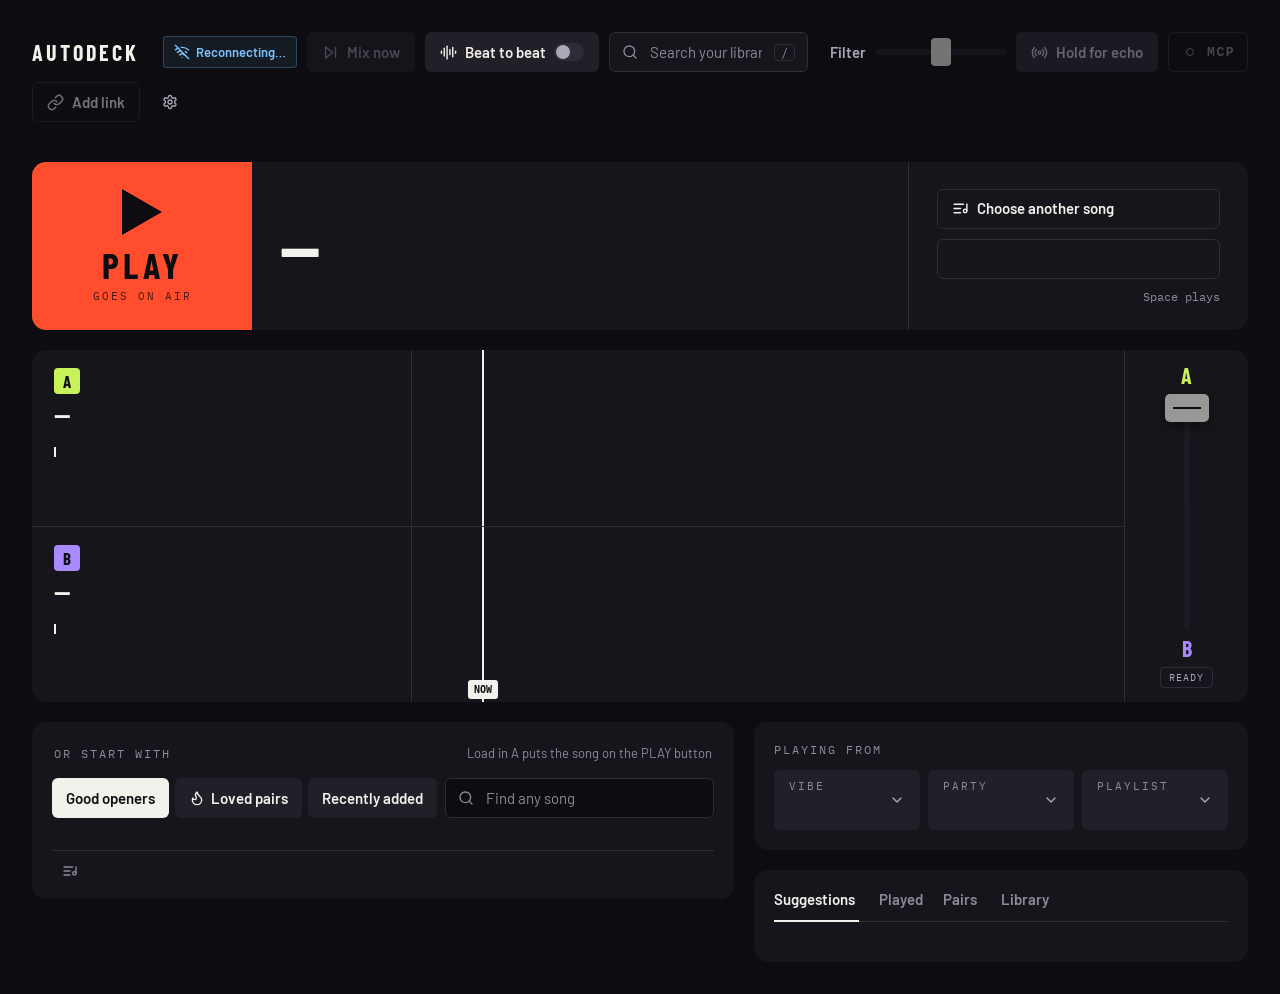
==== commit d1960fe6: "web: MCP button, toast, settings and via-MCP tags The top bar gets the MCP button (design m6p10), ne" ====
--- a/web/index.html
+++ b/web/index.html
@@ -20,11 +20,14 @@
     <symbol id="i-arrow-down" viewBox="0 0 24 24"><path d="M12 5v14"/> <path d="m19 12-7 7-7-7"/></symbol>
     <symbol id="i-arrow-left-right" viewBox="0 0 24 24"><path d="M8 3 4 7l4 4"/> <path d="M4 7h16"/> <path d="m16 21 4-4-4-4"/> <path d="M20 17H4"/></symbol>
     <symbol id="i-arrow-right" viewBox="0 0 24 24"><path d="M5 12h14"/> <path d="m12 5 7 7-7 7"/></symbol>
+    <symbol id="i-arrow-up-to-line" viewBox="0 0 24 24"><path d="M5 3h14"/> <path d="m18 13-6-6-6 6"/> <path d="M12 7v14"/></symbol>
     <symbol id="i-arrow-up" viewBox="0 0 24 24"><path d="m5 12 7-7 7 7"/> <path d="M12 19V5"/></symbol>
     <symbol id="i-audio-lines" viewBox="0 0 24 24"><path d="M2 10v3"/> <path d="M6 6v11"/> <path d="M10 3v18"/> <path d="M14 8v7"/> <path d="M18 5v13"/> <path d="M22 10v3"/></symbol>
     <symbol id="i-audio-waveform" viewBox="0 0 24 24"><path d="M2 13a2 2 0 0 0 2-2V7a2 2 0 0 1 4 0v13a2 2 0 0 0 4 0V4a2 2 0 0 1 4 0v13a2 2 0 0 0 4 0v-4a2 2 0 0 1 2-2"/></symbol>
     <symbol id="i-ban" viewBox="0 0 24 24"><circle cx="12" cy="12" r="10"/> <path d="m4.9 4.9 14.2 14.2"/></symbol>
     <symbol id="i-blend" viewBox="0 0 24 24"><circle cx="9" cy="9" r="7"/> <circle cx="15" cy="15" r="7"/></symbol>
+    <symbol id="i-bot" viewBox="0 0 24 24"><path d="M12 8V4H8"/> <rect width="16" height="12" x="4" y="8" rx="2"/> <path d="M2 14h2"/> <path d="M20 14h2"/> <path d="M15 13v2"/> <path d="M9 13v2"/></symbol>
+    <symbol id="i-copy" viewBox="0 0 24 24"><rect width="14" height="14" x="8" y="8" rx="2" ry="2"/> <path d="M4 16c-1.1 0-2-.9-2-2V4c0-1.1.9-2 2-2h10c1.1 0 2 .9 2 2"/></symbol>
     <symbol id="i-check" viewBox="0 0 24 24"><path d="M20 6 9 17l-5-5"/></symbol>
     <symbol id="i-chevron-down" viewBox="0 0 24 24"><path d="m6 9 6 6 6-6"/></symbol>
     <symbol id="i-circle-alert" viewBox="0 0 24 24"><circle cx="12" cy="12" r="10"/> <line x1="12" x2="12" y1="8" y2="12"/> <line x1="12" x2="12.01" y1="16" y2="16"/></symbol>
@@ -136,6 +139,47 @@
     </div>
     <button id="live-echo" type="button" class="btn" aria-pressed="false" disabled title="Hold for an echo throw">
       <svg class="i"><use href="#i-radio"/></svg><span class="desk-only">Hold for echo</span><span class="phone-only">Hold: echo</span></button>
+    <!-- MCP · the AI DJ (design m6p10, web/mcp.js): whether an assistant is connected and what it's
+         doing; opens the MCP settings. The card under it drops in for 5 s when a command lands. -->
+    <div class="mcp-wrap">
+      <button id="mcp-btn" type="button" class="mcp-btn needs-server" data-kind="off" aria-expanded="false" aria-controls="mcp-pop">
+        <span class="mcp-sig" aria-hidden="true"><i></i></span><span class="mcp-label" aria-hidden="true">MCP</span>
+        <span id="mcp-act" class="mcp-act" aria-hidden="true" hidden></span></button>
+      <div id="mcp-toast" class="mcp-toast" role="status" aria-live="polite" hidden></div>
+      <div id="mcp-pop" class="pop mcp-pop" role="dialog" aria-labelledby="mcp-h" hidden>
+        <div class="mcp-head">
+          <div><h2 id="mcp-h" class="mcp-h">MCP</h2><p class="dim small">Let an AI assistant read this session and DJ it.</p></div>
+          <span id="mcp-pill" class="mcp-pill"><i aria-hidden="true"></i><span></span></span>
+        </div>
+        <button id="mcp-enable" type="button" class="mcp-enable" role="switch" aria-checked="true">
+          <svg class="i"><use href="#i-bot"/></svg>Let assistants DJ<span class="switch" aria-hidden="true"></span></button>
+        <p id="mcp-off-note" class="mcp-note" hidden>Off: assistants that try get “MCP is turned off in autodeck”. Nothing else changes.</p>
+        <div class="mcp-block">
+          <p class="label" id="mcp-can">Assistants can</p>
+          <div id="mcp-mode" class="mcp-mode" role="group" aria-labelledby="mcp-can">
+            <button type="button" data-mode="steer" aria-pressed="true">Steer the session</button>
+            <button type="button" data-mode="read" aria-pressed="false">Only read</button></div>
+          <p id="mcp-mode-note" class="mcp-note"></p>
+        </div>
+        <div id="mcp-activity" class="mcp-block" hidden>
+          <p class="mcp-log-head"><span class="label">Activity</span><span id="mcp-client"></span></p>
+          <ol id="mcp-log" class="mcp-log"></ol>
+          <p id="mcp-empty" class="mcp-note" hidden>Nothing yet since autodeck started.</p>
+          <button id="mcp-reads" type="button" class="link-btn mcp-reads" hidden></button>
+        </div>
+        <!-- First run: no assistant has ever connected. -->
+        <div id="mcp-connect" class="mcp-block" hidden>
+          <p class="label">Connect an assistant</p>
+          <p class="mcp-note">Claude Code, in a terminal:</p>
+          <div class="mcp-copy"><code id="mcp-cmd"></code>
+            <button id="mcp-copy-cmd" type="button" class="icon-btn" aria-label="Copy the Claude Code command"><svg class="i"><use href="#i-copy"/></svg></button></div>
+          <p class="mcp-note">Any other MCP client (streamable HTTP). Works on this computer only:</p>
+          <div class="mcp-copy"><code id="mcp-url"></code>
+            <button id="mcp-copy-url" type="button" class="icon-btn" aria-label="Copy the MCP address"><svg class="i"><use href="#i-copy"/></svg></button></div>
+          <p class="mcp-wait"><svg class="i"><use href="#i-loader"/></svg><span>Waiting for an assistant. Then ask it: “what’s playing?” or “play something Balkan next”.</span></p>
+        </div>
+      </div>
+    </div>
     <button id="add-btn" type="button" class="btn needs-server desk-only" aria-expanded="false" aria-controls="add-pop">
       <svg class="i"><use href="#i-link"/></svg>Add link</button>
     <button id="settings-btn" type="button" class="icon-btn desk-only" aria-expanded="false" aria-controls="settings-pop"
@@ -250,6 +294,7 @@
                   aria-controls="fx-list" title="Transition effect for the next mix">
             <svg class="i"><use id="fx-icon" href="#i-sparkles"/></svg><span id="fx-label">Auto</span>
             <svg class="i caret"><use href="#i-chevron-down"/></svg></button>
+          <span id="fx-mcp" class="badge mcp" title="An assistant picked this effect over MCP" hidden><svg class="i"><use href="#i-bot"/></svg>via MCP</span>
           <p id="fx-locked" class="fx-locked" hidden><svg class="i"><use href="#i-lock"/></svg><span></span></p>
           <ul id="fx-list" class="pop listbox" role="listbox" aria-label="Transition effect" tabindex="-1" hidden></ul>
         </div>
@@ -263,6 +308,7 @@
       <!-- right after a mix: one optional question -->
       <div id="side-rate" class="side-rate" hidden>
         <p class="rate-q">How was that mix?</p>
+        <button id="rate-close" type="button" class="icon-btn rate-close phone-only" aria-label="Not now"><svg class="i"><use href="#i-x"/></svg></button>
         <p id="rate-pair" class="dim small"></p>
         <div class="rate-btns">
           <button id="rate-love" type="button" class="btn loved"><svg class="i"><use href="#i-flame"/></svg>Nailed it</button>
@@ -336,6 +382,7 @@
         <p class="hint desk-only">Your picks, topped up automatically</p>
       </div>
       <div id="queue-progress" class="progress phone-only" aria-hidden="true"><i class="r"></i><i class="w"></i></div>
+      <p id="pick-note" class="banner pick" role="status" hidden></p>
       <ol id="requested" class="list"></ol>
       <ol id="queue" class="list"></ol>
       <p id="queue-empty" class="empty-note" hidden>Nothing queued yet.</p>
@@ -470,6 +517,9 @@
 
   <div id="drop-overlay" class="drop-overlay" hidden><p><svg class="i"><use href="#i-link"/></svg>Drop to add this link</p></div>
 
+  <!-- Phone: a row's actions (long-press or ⋯), built by ui.js openSheet. Native dialog: Esc, focus trap, backdrop. -->
+  <dialog id="sheet" class="sheet" aria-label="Song actions"></dialog>
+
   <script type="module" src="app.js"></script>
 </body>
 </html>
--- a/web/style.css
+++ b/web/style.css
@@ -135,7 +135,7 @@
 /* --- header -------------------------------------------------------------------------- */
 .transport { display: flex; align-items: center; gap: 10px; flex-wrap: wrap; position: relative; }
 .logo { font: 700 22px/1 var(--display); letter-spacing: 3px; margin-right: 14px; }
-.search { flex: 1 1 260px; max-width: 380px; margin-right: var(--s3); }
+.search { flex: 1 1 110px; min-width: 0; max-width: 380px; margin-right: var(--s3); }  /* gives way to the MCP button's text */
 .search input::-webkit-search-cancel-button { display: none; }
 .live-fx { display: flex; align-items: center; gap: 10px; color: var(--text-2); font-weight: 600; margin-left: auto; }
 .chip-status { display: inline-flex; align-items: center; gap: 6px; height: 32px; padding: 0 10px; border-radius: var(--r-sm);
@@ -232,11 +232,11 @@
 .countdown { display: flex; align-items: baseline; gap: 8px; }
 .countdown span { font: 600 32px/1 var(--display); color: var(--text-2); }
 .countdown b { font: 500 64px/1 var(--mono); font-variant-numeric: tabular-nums; }
-.fx-wrap { position: relative; }
+.fx-wrap { position: relative; display: flex; align-items: center; gap: 8px; }
 .fx-locked { display: inline-flex; gap: 8px; align-items: center; height: var(--target); padding: 0 var(--s3);
   border: 1px solid var(--line); border-radius: var(--r-md); color: var(--text-2); font-weight: 600; }
 #fx-btn .caret { color: var(--text-2); }
-.listbox { z-index: 35; list-style: none; margin: 0; padding: 6px; right: 0; top: calc(100% + 6px); min-width: 260px; max-height: 360px; overflow: auto; }
+.listbox { z-index: 35; list-style: none; margin: 0; padding: 6px; right: 0; top: calc(100% + 6px); min-width: 290px; max-height: 360px; overflow: auto; }
 .listbox li { display: flex; align-items: center; gap: 10px; min-height: var(--target); padding: 0 10px; border-radius: var(--r-sm);
   cursor: pointer; color: var(--text-2); }
 .listbox li[aria-selected="true"] { color: var(--text); background: var(--raised); font-weight: 600; }
@@ -254,6 +254,7 @@
 .rate-btns { display: flex; gap: var(--s2); }
 .rate-btns .btn { flex: 1; justify-content: center; }
 .rate-timer { position: absolute; left: 0; bottom: 0; height: 2px; width: 100%; background: var(--line); overflow: hidden; }
+.rate-close { position: absolute; top: -6px; right: -6px; }
 .rate-timer::after { content: ""; position: absolute; inset: 0; background: var(--text-2); transform-origin: left;
   transform: scaleX(var(--left, 1)); }
 
@@ -537,6 +538,22 @@
 .rate[aria-pressed="true"].love { color: var(--loved); background: #FF7AB81f; }
 .rate[aria-pressed="true"].avoid { color: var(--text); background: var(--raised); }
 .pair-t { display: inline-flex; gap: 8px; align-items: center; min-width: 0; }
+/* Mix memory (design xWVJy) */
+/* Played: the title and "from X" share the row 2:1 (the title's basis is 0, so an auto-sized
+   "from" would otherwise squeeze it to nothing on a row with Play next). */
+.logrow .t:has(+ .from) { flex: 2 1 0; }
+.logrow .from { font-size: 12px; color: var(--text-3); white-space: nowrap; overflow: hidden; text-overflow: ellipsis; flex: 1 1 0; min-width: 0; text-align: right; }
+.logrow .from + .fx, .logrow .t + .fx { flex: none; }
+.logrow .s .i { width: 12px; height: 12px; vertical-align: -1px; margin-right: 4px; }
+.why-ask { padding: 8px 4px 12px 84px; border-bottom: 1px solid var(--line); display: grid; gap: 8px; }
+.why-ask .label { text-transform: none; letter-spacing: 0; font-size: 12px; color: var(--text-2); }
+.why-ask .chip:first-child { background: var(--text); color: var(--bg); }
+#pair-filter { align-items: center; }
+#pair-filter .sort { margin-left: auto; font-size: 12px; color: var(--text-3); }
+.moved-note { display: flex; gap: 8px; align-items: center; padding: 4px 4px 8px 52px; font-size: 12px; color: var(--text-3); }
+.moved-note .i { width: 13px; height: 13px; flex: none; }
+.listbox li.avoided { opacity: .45; }
+.thumb-i { width: 13px; height: 13px; vertical-align: -2px; margin: 0 2px; }
 .pair-t .i { color: var(--text-3); }
 .empty-state { display: grid; justify-items: center; gap: 6px; padding: 28px 12px; text-align: center; color: var(--text-2); font-size: 13px; }
 .empty-state > .i { width: 22px; height: 22px; }
@@ -550,6 +567,42 @@
 .search-panel .label { padding: 8px 6px 2px; }
 .res-row .badge { margin-right: 4px; }
 
+/* Play next on deck B (design yA49d): a tile in the target deck's colour + "Play next", the same
+   button in every list. Shown on hover / focus where there's hover; touch screens always show it. */
+.deck-btn { display: inline-flex; align-items: center; gap: 8px; height: 32px; padding: 0 10px 0 4px; flex: none; cursor: pointer;
+  border: 1px solid var(--line); border-radius: var(--r-md); background: var(--surface); color: var(--text); font: 600 13px var(--body);
+  transition: opacity var(--quick), border-color var(--quick); }
+.deck-btn:hover { border-color: var(--text-3); }
+.deck-btn .letter { width: 22px; height: 22px; font-size: 12px; }
+.deck-btn .i { width: 16px; height: 16px; margin: 0 4px; color: var(--working); }
+@media (hover: hover) {
+  :is(.row, .logrow):not(:hover, :focus-within) .deck-btn { opacity: 0; }
+}
+.logrow:hover, .logrow:focus-within { background: #ffffff06; }
+.logrow .thumb, .row .thumb { width: 36px; height: 36px; }
+.icon-btn.more { display: none; }
+.banner.pick { margin: 0 0 8px; background: #A98BFF14; border: 1px solid #A98BFF33; color: var(--deck-b); }
+.banner.pick.a { background: #C8F25A0f; border-color: #C8F25A33; color: var(--deck-a); }
+.banner.pick.working { background: #7CC4FF0d; border-color: #7CC4FF33; color: var(--working); }
+.banner.pick[hidden] { display: none; }
+
+/* Phone action sheet: slides up from the bottom, song header then its actions. */
+.sheet { margin: auto 0 0; width: 100%; max-width: 100%; box-sizing: border-box; padding: 8px 12px calc(16px + env(safe-area-inset-bottom));
+  border: 1px solid var(--line); border-bottom: 0; border-radius: var(--r-lg) var(--r-lg) 0 0; background: var(--surface); color: var(--text); }
+.sheet[open] { display: grid; gap: 4px; }
+.sheet::before { content: ""; justify-self: center; width: 36px; height: 4px; border-radius: 2px; background: var(--line); margin-bottom: 8px; }
+.sheet::backdrop { background: #000a; }
+.sheet-head { display: flex; gap: 12px; align-items: center; padding: 4px 4px 10px; }
+.sheet-head .thumb { width: 44px; height: 44px; }
+.sheet-head .text { display: grid; gap: 2px; min-width: 0; }
+.sheet-head b { font: 600 22px/1.1 var(--display); white-space: nowrap; overflow: hidden; text-overflow: ellipsis; }
+.sheet-head small { font-size: 13px; color: var(--text-2); }
+.sheet-act { align-items: center; min-height: 48px; font: 600 15px var(--body); }
+.sheet-act .letter { width: 22px; height: 22px; font-size: 12px; }
+.sheet-act.deck { border: 1px solid var(--line); background: var(--raised); }
+.sheet-act.danger, .sheet-act.danger .i { color: var(--failed); }
+.sheet-act .i { margin-top: 0; }
+
 /* drop anywhere */
 .drop-overlay { position: fixed; inset: 0; z-index: 50; display: grid; place-items: center; background: #0D0C10cc;
   border: 2px dashed var(--text-2); pointer-events: none; }
@@ -558,6 +611,8 @@
 .nowbar, .tabbar, #then { display: none; }
 
 /* --- narrower desktops ------------------------------------------------------------- */
+/* The MCP button joined the top bar: below the 1440 frame the filter slider gives it room. */
+@media (max-width: 1366px) { #live-filter { width: 130px; } }
 @media (max-width: 1200px) {
   .app { padding: var(--s5); }
   .lane { grid-template-columns: 300px 1fr; }
@@ -575,6 +630,11 @@
 /* --- phone ----------------------------------------------------------------------- */
 @media (max-width: 600px) {
   :root { --target: 44px; }
+  /* "How was that mix?" on the Now screen: thumb-sized buttons for the dance floor (design xWVJy). */
+  .rate-btns .btn { height: 52px; font-size: 16px; }
+  .rate-close { top: -10px; right: -8px; }
+  .why-ask { padding-left: 4px; }
+  .logrow .from { display: none; }
   body { padding-bottom: calc(76px + env(safe-area-inset-bottom)); }
   .desk-only { display: none !important; }
   /* One grid; the header's controls become grid items of the Now tab (display: contents). */
@@ -677,7 +737,7 @@
   .row .meta { display: none; }
   .row select { display: none; }
   .row .acts { opacity: 1; }
-  .row:not(:focus-within) .acts .icon-btn:not(.keep) { display: none; }
+  .row:not(:focus-within) .acts .icon-btn:not(.keep, .more) { display: none; }
   .draft-row:not(:focus-within) .acts .icon-btn.excl { display: inline-grid; }  /* ✓ and ✕ are the row */
   .upnext .panel-head { padding: 0 0 8px; }
   .upnext .panel-head .label { flex: none; }
@@ -694,6 +754,14 @@
   .logrow .meta { display: none; }
   .search-panel { position: static; width: auto; max-height: none; border: 0; box-shadow: none; padding: 0; }
   .res-row .btn span { display: none; }
+  /* Lists: the row's actions are in the sheet (⋯ / long-press); Search keeps the bare B tile. */
+  :is(#queue, #history, #pool) .deck-btn { display: none; }
+  .row .acts .icon-btn.more, .logrow .icon-btn.more { display: inline-grid; }
+  #queue .icon-btn.keep { display: none; }  /* the sheet's "Pin here" keeps an auto pick; the title needs the room */
+  :is(#queue, #history, #pool) li { -webkit-touch-callout: none; user-select: none; }
+  .deck-btn.search { width: 44px; height: 44px; padding: 0; justify-content: center; }
+  .deck-btn.search .lbl { display: none; }
+  .deck-btn.search .letter { width: 26px; height: 26px; font-size: 14px; }
 
   .tabbar { position: fixed; left: 0; right: 0; bottom: 0; z-index: 40; display: grid; grid-template-columns: repeat(4, 1fr);
     background: var(--surface); border-top: 1px solid var(--line); padding: 8px 8px calc(8px + env(safe-area-inset-bottom)); }
@@ -732,3 +800,99 @@
   .inline-label { flex-wrap: wrap; }
   #ob-start { justify-self: stretch; }
 }
+
+/* --- MCP · the AI DJ (design m6p10). Blue (--working) is the assistant's colour: red stays ON AIR,
+   lime and violet stay the decks. --------------------------------------------------------------- */
+.badge.mcp { color: var(--working); background: #7CC4FF1a; font: 11px var(--mono); letter-spacing: .5px; height: 22px; padding: 0 7px; gap: 4px; }
+.badge.mcp .i { width: 12px; height: 12px; }
+.row.mcp { background: #7CC4FF0f; }
+.src-select { position: relative; }
+.src-select .badge.mcp { position: absolute; top: 7px; right: 34px; }
+.mcp-wrap { position: relative; }
+.mcp-btn { display: inline-flex; align-items: center; gap: 8px; height: var(--target); padding: 0 12px; border: 1px solid var(--line);
+  border-radius: var(--r-md); background: none; color: var(--text-3); cursor: pointer; max-width: 210px;
+  transition: background var(--quick), border-color var(--quick); }
+.mcp-btn:hover { background: var(--raised); }
+.mcp-label { font: 600 13px/1 var(--mono); letter-spacing: 1.5px; }
+.mcp-act { font: 500 13px/1.2 var(--body); color: var(--working); white-space: nowrap; overflow: hidden; text-overflow: ellipsis; }
+/* The signal: an 8 px dot in an 18 px slot; the slot's ring pulses while a command runs. */
+.mcp-sig { position: relative; width: 18px; height: 18px; display: grid; place-items: center; flex: none; }
+.mcp-sig i { width: 8px; height: 8px; border-radius: 50%; border: 1.5px solid var(--text-3); box-sizing: border-box; }
+.mcp-sig::before { content: ""; position: absolute; inset: 0; border-radius: 50%; background: #7CC4FF26; border: 1px solid #7CC4FF80;
+  opacity: 0; transform: scale(.5); }
+.mcp-btn[data-kind="ready"] { color: var(--text-2); }
+.mcp-btn[data-kind="ready"] .mcp-sig i { background: var(--text-3); border: 0; }
+.mcp-btn[data-kind="on"], .mcp-btn[data-kind="working"], .mcp-btn[data-kind="error"] { color: var(--text); }
+.mcp-btn[data-kind="on"] .mcp-sig i { background: var(--ready); border: 0; }
+.mcp-btn[data-kind="working"] { background: #7CC4FF1a; border-color: #7CC4FF66; }
+.mcp-btn[data-kind="working"] .mcp-sig i { background: var(--working); border: 0; }
+.mcp-btn[data-kind="working"] .mcp-sig::before { animation: mcp-pulse 1.2s ease-out infinite; }
+.mcp-btn[data-kind="error"] { border-color: #FF7B6B66; }
+.mcp-btn[data-kind="error"] .mcp-sig i { background: var(--failed); border: 0; }
+.mcp-btn[data-kind="error"] .mcp-act { color: var(--failed); }
+/* A read only flashes the dot. */
+.mcp-btn.flash .mcp-sig::before { animation: mcp-pulse .7s ease-out 1; }
+@keyframes mcp-pulse { 0% { opacity: 1; transform: scale(.5); } 100% { opacity: 0; transform: scale(1.25); } }
+.mcp-toast { position: absolute; right: 0; top: calc(100% + 8px); z-index: 31; width: 340px; display: grid; gap: 8px; padding: 14px;
+  background: var(--raised); border: 1px solid #7CC4FF55; border-radius: var(--r-md); box-shadow: 0 12px 28px #0009;
+  animation: mcp-drop var(--settle); }
+@keyframes mcp-drop { from { opacity: 0; transform: translateY(-6px); } }
+.mcp-toast .who { display: flex; gap: 8px; align-items: center; font: 12px var(--mono); color: var(--working); }
+.mcp-toast .who .i { width: 15px; height: 15px; }
+.mcp-toast .body { display: flex; gap: 10px; align-items: center; font: 500 14px/1.35 var(--body); }
+.mcp-toast .thumb { width: 40px; height: 40px; }
+.mcp-toast .link-btn { justify-self: start; min-height: 0; padding: 0; font: 600 13px var(--body); }
+.mcp-pop { right: 0; top: calc(100% + 8px); width: min(520px, calc(100vw - 32px)); padding: var(--s5); display: grid; gap: var(--s4);
+  background: var(--raised); border-radius: var(--r-lg); max-height: calc(100vh - 120px); overflow: auto; }
+.mcp-head { display: flex; gap: 10px; align-items: flex-start; }
+.mcp-head > div { flex: 1; display: grid; gap: 3px; }
+.mcp-h { font: 700 28px/1.2 var(--display); }
+.mcp-pill { display: inline-flex; gap: 6px; align-items: center; height: 26px; padding: 0 10px; border-radius: 13px;
+  font: 600 12px var(--body); color: var(--text-2); background: #F3F1EC14; white-space: nowrap; }
+.mcp-pill i { width: 7px; height: 7px; border-radius: 50%; background: currentColor; }
+.mcp-pill.working { color: var(--working); background: #7CC4FF1f; }
+.mcp-pill.read { color: var(--notice); background: #F2D27A1f; }
+.mcp-pill.off { color: var(--text-3); }
+.mcp-pill.off i { background: none; border: 1.5px solid currentColor; box-sizing: border-box; }
+.mcp-enable { display: flex; gap: 10px; align-items: center; height: var(--target); padding: 0 14px; border: 0; border-radius: var(--r-md);
+  background: var(--surface); color: var(--text); font: 600 15px var(--body); cursor: pointer; text-align: left; }
+.mcp-enable .switch { margin-left: auto; }
+.mcp-block { display: grid; gap: 8px; }
+.mcp-block .label { font-size: 11px; }
+.mcp-note { font-size: 12px; color: var(--text-3); }
+.mcp-mode { display: flex; gap: 2px; padding: 3px; background: var(--bg); border-radius: var(--r-md); }
+.mcp-mode button { flex: 1; height: 34px; border: 0; border-radius: var(--r-sm); background: none; color: var(--text-2);
+  font: 600 13px var(--body); cursor: pointer; }
+.mcp-mode button[aria-pressed="true"] { background: var(--text); color: var(--bg); }
+.mcp-pop.is-off .mcp-mode, .mcp-pop.is-off .mcp-block .label, .mcp-pop.is-off #mcp-mode-note { opacity: .45; }
+.mcp-mode button:disabled { cursor: default; }
+.mcp-pop.is-off .mcp-mode button[aria-pressed="true"] { background: var(--text-3); }
+.mcp-log-head { display: flex; justify-content: space-between; align-items: baseline; padding-bottom: 6px; }
+#mcp-client { font-size: 12px; color: var(--text-2); }
+.mcp-log { list-style: none; margin: 0; padding: 0; display: grid; }
+.mcp-entry { display: flex; gap: 10px; align-items: center; padding: 7px 0; border-bottom: 1px solid var(--line); font-size: 13px; }
+.mcp-entry time { font-size: 12px; color: var(--text-3); flex: none; }
+.mcp-entry .what { flex: 1; min-width: 0; }
+.mcp-entry .i { width: 14px; height: 14px; color: var(--text-3); }
+.mcp-entry.running .i { color: var(--working); }
+.mcp-entry.error, .mcp-entry.error .i { color: var(--failed); }
+.mcp-reads { justify-self: start; min-height: 32px; padding: 0; font: 600 12px var(--body); }
+.mcp-copy { display: flex; gap: 8px; align-items: center; padding: 8px 8px 8px 12px; background: var(--bg); border-radius: var(--r-md); }
+.mcp-copy code { flex: 1; min-width: 0; font: 12px/1.45 var(--mono); color: var(--text); overflow-wrap: anywhere; }
+.mcp-copy .icon-btn { width: 32px; height: 32px; color: var(--text-2); }
+.mcp-copy .icon-btn .i { width: 14px; height: 14px; }
+.mcp-wait { display: flex; gap: 10px; align-items: flex-start; padding: 12px 14px; background: var(--bg); border-radius: var(--r-md);
+  font-size: 13px; color: var(--text-2); }
+.mcp-wait .i { color: var(--text-3); margin-top: 1px; animation: spin 2s linear infinite; }
+@media (max-width: 600px) {
+  /* Phone: in the header next to ⋯ (only the dot and MCP fit); settings are a sheet from the bottom,
+     the result card drops from the top. */
+  .logo { grid-row: 1; }
+  #menu-btn { grid-row: 1; }
+  .mcp-wrap { grid-row: 1; grid-column: 2; order: 0; justify-self: end; align-self: center; margin: 12px calc(var(--target) + 8px) 0 0; }
+  body:not([data-tab="now"]) .mcp-wrap { display: none; }
+  .mcp-act { display: none; }
+  .mcp-toast { position: fixed; left: 12px; right: 12px; top: 72px; width: auto; z-index: 46; }
+  .mcp-pop { position: fixed; left: 0; right: 0; bottom: 0; top: auto; width: auto; max-height: 85vh; z-index: 47;
+    border-radius: var(--r-lg) var(--r-lg) 0 0; padding-bottom: calc(var(--s5) + env(safe-area-inset-bottom)); }
+}
